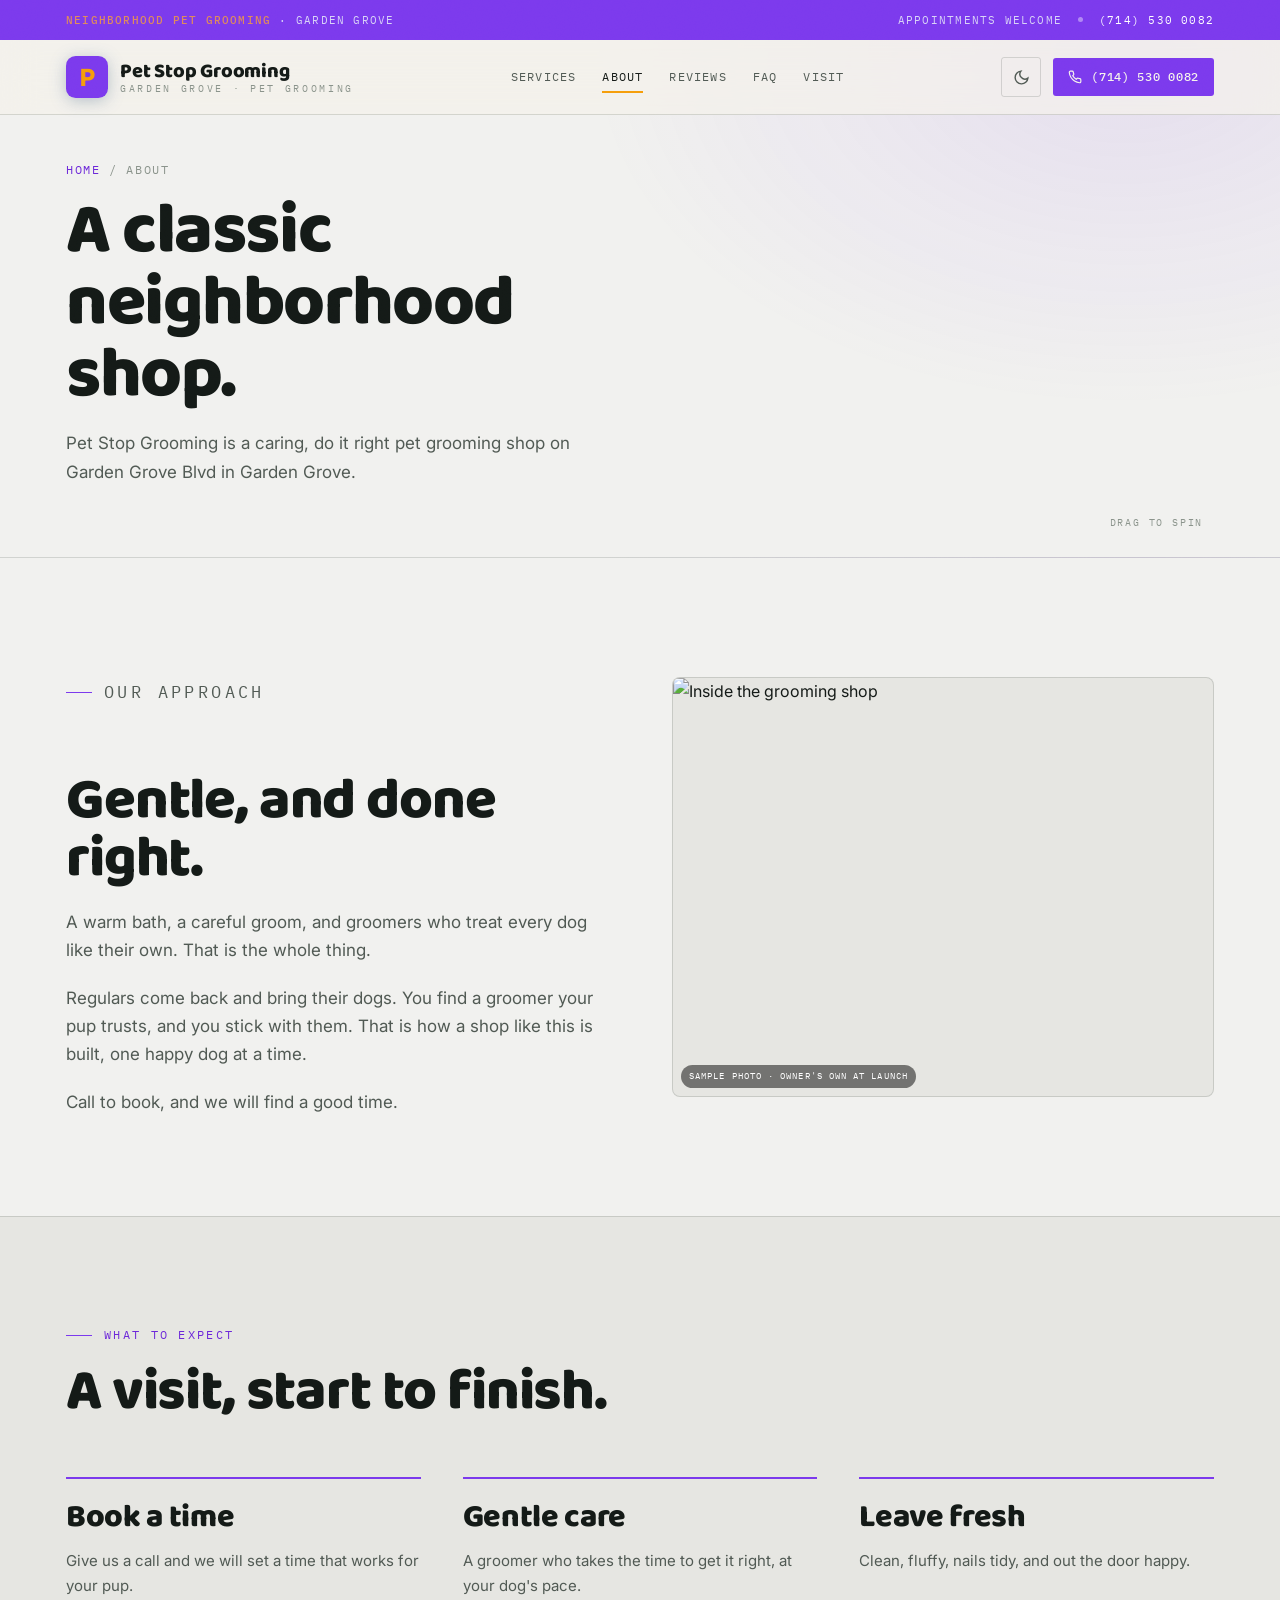
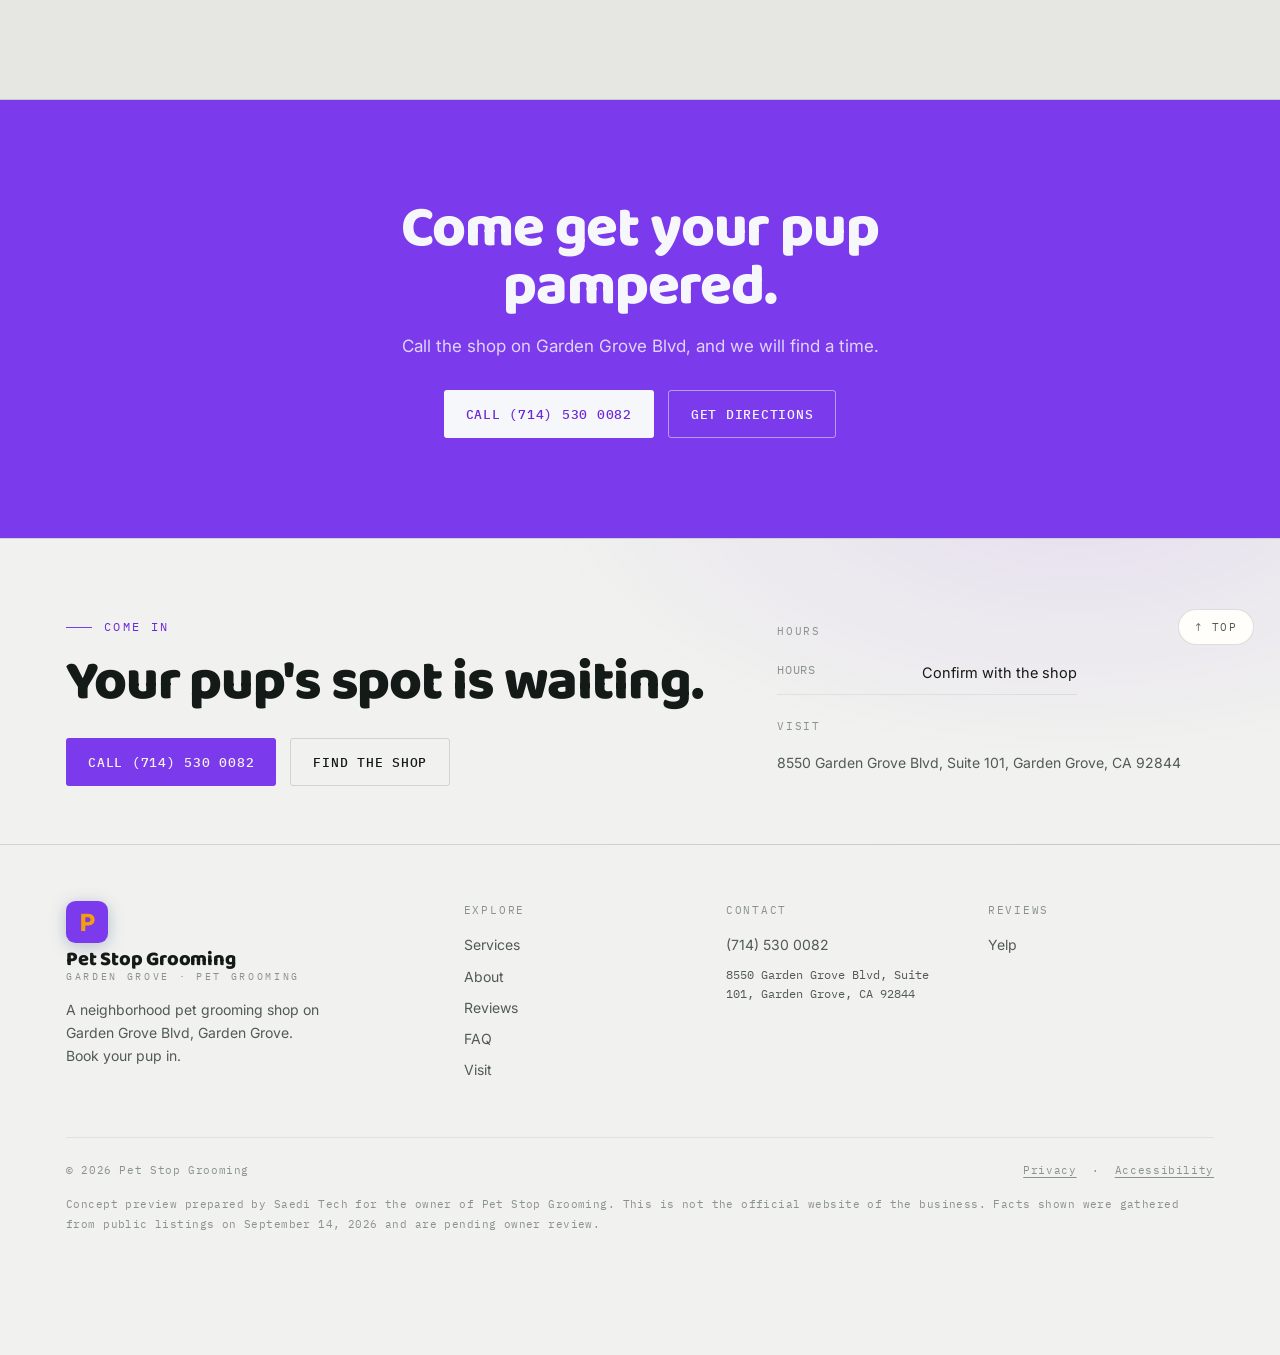
==== about.html @ 41bbb823 "Pet Stop Grooming concept preview Co-Authored-By: Claude Opus 4.8 <noreply@anthropic.com>" ====
<!doctype html>
<html lang="en">
<head>
<meta charset="utf-8" />
<meta name="viewport" content="width=device-width, initial-scale=1" />
<meta name="robots" content="noindex, nofollow" />
<title>About · Pet Stop Grooming</title>
<meta name="description" content="About Pet Stop Grooming, a neighborhood pet grooming shop in Garden Grove. Book your pup in." />
<meta property="og:title" content="About · Pet Stop Grooming" /><meta property="og:type" content="website" />
<link rel="icon" href="data:image/svg+xml,%3Csvg xmlns='http://www.w3.org/2000/svg' viewBox='0 0 32 32'%3E%3Ccircle cx='16' cy='16' r='15' fill='%237c3aed'/%3E%3Cellipse cx='16' cy='20' rx='5.4' ry='4.2' fill='%23fef6ee'/%3E%3Ccircle cx='9.6' cy='13.5' r='2.3' fill='%23fef6ee'/%3E%3Ccircle cx='13.8' cy='10.4' r='2.3' fill='%23fef6ee'/%3E%3Ccircle cx='18.2' cy='10.4' r='2.3' fill='%23fef6ee'/%3E%3Ccircle cx='22.4' cy='13.5' r='2.3' fill='%23fef6ee'/%3E%3C/svg%3E">
<link rel="preconnect" href="https://fonts.googleapis.com"><link rel="preconnect" href="https://fonts.gstatic.com" crossorigin>
<link href="https://fonts.googleapis.com/css2?family=Baloo+2:wght@500;600;700;800&family=Inter:wght@400;500;600&family=IBM+Plex+Mono:wght@400;500&display=swap" rel="stylesheet">
<link rel="stylesheet" href="assets/site.css">
<script type="importmap">{ "imports": { "three": "https://unpkg.com/three@0.160.0/build/three.module.js", "three/": "https://unpkg.com/three@0.160.0/" } }</script>

</head>
<body>
<a class="skip" href="#main">Skip to content</a>
<header class="sitehead" id="sitehead"><div class="topbar"><div class="wrap tbin"><span class="tb-l"><b>Neighborhood pet grooming</b> · Garden Grove</span><span class="tb-r"><span>Appointments welcome</span><span class="dot2"></span><a href="tel:+17145300082">(714) 530 0082</a></span></div></div>
<nav class="top" aria-label="Main">
  <div class="wrap navin">
    <a class="logo" href="index.html" aria-label="Pet Stop Grooming, home"><svg class="emblem" viewBox="0 0 48 48" aria-hidden="true"><rect width="48" height="48" rx="11" fill="var(--indigo)"/><text x="24" y="34" font-size="27" text-anchor="middle" fill="var(--shu)" font-family="Baloo 2,sans-serif" font-weight="800">P</text></svg><span class="wm"><span class="n">Pet Stop Grooming</span><span class="s">Garden Grove · Pet Grooming</span></span></a>
    <div class="navlinks"><a href="services.html">Services</a><a href="about.html" aria-current="page">About</a><a href="reviews.html">Reviews</a><a href="faq.html">FAQ</a><a href="visit.html">Visit</a></div>
    <div class="navright">
      <button class="tgl" id="themeTgl" aria-label="Switch between day and night theme" aria-pressed="false"><svg id="icMoon" viewBox="0 0 24 24" fill="none" stroke="currentColor" stroke-width="2" stroke-linecap="round"><path d="M21 12.8A9 9 0 1 1 11.2 3a7 7 0 0 0 9.8 9.8z"/></svg><svg id="icSun" viewBox="0 0 24 24" fill="none" stroke="currentColor" stroke-width="2" stroke-linecap="round" style="display:none"><circle cx="12" cy="12" r="4"/><path d="M12 2v2M12 20v2M4.9 4.9l1.4 1.4M17.7 17.7l1.4 1.4M2 12h2M20 12h2M4.9 19.1l1.4-1.4M17.7 6.3l1.4-1.4"/></svg></button>
      <a class="btn btn-fill btn-sm" href="tel:+17145300082"><svg width="14" height="14" viewBox="0 0 24 24" fill="none" stroke="currentColor" stroke-width="2" stroke-linecap="round" aria-hidden="true"><path d="M22 16.9v3a2 2 0 0 1-2.2 2 19.8 19.8 0 0 1-8.6-3 19.5 19.5 0 0 1-6-6 19.8 19.8 0 0 1-3-8.7A2 2 0 0 1 4.1 2h3a2 2 0 0 1 2 1.7c.13 1 .36 1.9.7 2.8a2 2 0 0 1-.45 2.1L8.1 9.9a16 16 0 0 0 6 6l1.3-1.3a2 2 0 0 1 2.1-.45c.9.34 1.8.57 2.8.7A2 2 0 0 1 22 16.9z"/></svg><span class="lbl">(714) 530 0082</span></a>
      <button class="burger" id="burger" aria-label="Open menu"><svg viewBox="0 0 24 24" fill="none" stroke="currentColor" stroke-width="2" stroke-linecap="round"><path d="M3 6h18M3 12h18M3 18h18"/></svg></button>
    </div>
  </div>
</nav>
</header>
<div class="mmenu" id="mmenu" aria-label="Menu">
  <button class="mclose" id="mclose" aria-label="Close menu">✕</button>
  <a href="services.html">Services</a><a href="about.html" aria-current="page">About</a><a href="reviews.html">Reviews</a><a href="faq.html">FAQ</a><a href="visit.html">Visit</a><a href="tel:+17145300082">Call the shop</a>
</div>
<header class="page-hero"><canvas id="subgl" class="subcanvas" data-obj="paw" data-accent="7c3aed" aria-hidden="true"></canvas><span class="subgrab" aria-hidden="true">Drag to spin</span><div class="wrap"><p class="crumb"><a href="index.html">Home</a> / About</p><h1 class="ph">A classic neighborhood shop.</h1><p class="pl">Pet Stop Grooming is a caring, do it right pet grooming shop on Garden Grove Blvd in Garden Grove.</p></div></header><main id="main">
<section><div class="wrap abgrid">
  <div class="prose"><p class="kick up">Our approach</p><h2 class="up">Gentle, and done right.</h2><p class="up">A warm bath, a careful groom, and groomers who treat every dog like their own. That is the whole thing.</p><p class="up">Regulars come back and bring their dogs. You find a groomer your pup trusts, and you stick with them. That is how a shop like this is built, one happy dog at a time.</p><p class="up">Call to book, and we will find a good time.</p></div>
  <div class="imgfill up tall" role="img" aria-label="Inside the shop"><img src="https://images.unsplash.com/photo-1648221122323-572c13a31663?w=1100&q=74&auto=format&fit=crop" alt="Inside the grooming shop" loading="lazy"><span class="stamp">Sample photo · owner's own at launch</span></div>
</div></section>
<section class="band"><div class="wrap"><p class="kick up">What to expect</p><h2 class="up">A visit, start to finish.</h2><div class="whygrid"><div class="why up"><div class="big">Book a time</div><p>Give us a call and we will set a time that works for your pup.</p></div><div class="why up"><div class="big">Gentle care</div><p>A groomer who takes the time to get it right, at your dog's pace.</p></div><div class="why up"><div class="big">Leave fresh</div><p>Clean, fluffy, nails tidy, and out the door happy.</p></div></div></div></section>
<section class="ctaband"><div class="wrap"><h2 class="up">Come get your pup pampered.</h2><p class="up">Call the shop on Garden Grove Blvd, and we will find a time.</p><div class="cta up"><a class="btn btn-fill" href="tel:+17145300082">Call (714) 530 0082</a><a class="btn btn-line" href="visit.html">Get directions</a></div></div></section>
</main><script type="module" src="assets/subhero3d-generic.js"></script><footer>
  <button class="backtop" id="backtop" aria-label="Back to top">↑ Top</button>
  <div class="foot-hero"><div class="wrap"><div class="foot-top">
    <div class="foot-cta"><p class="kick">Come in</p><h2>Your pup's spot is waiting.</h2><div class="cta"><a class="btn btn-fill" href="tel:+17145300082">Call (714) 530 0082</a><a class="btn btn-line" href="visit.html">Find the shop</a></div></div>
    <div class="foot-hours"><p class="ft">Hours</p><div class="hrow"><span>Hours</span><span>Confirm with the shop</span></div><p class="ft" style="margin-top:22px">Visit</p><p class="addr">8550 Garden Grove Blvd, Suite 101, Garden Grove, CA 92844</p></div>
  </div></div></div>
  <div class="wrap foot-main">
    <div class="fgrid">
      <div class="fbrand"><a class="logo" href="index.html" aria-label="Pet Stop Grooming, home"><svg class="emblem" viewBox="0 0 48 48" aria-hidden="true"><rect width="48" height="48" rx="11" fill="var(--indigo)"/><text x="24" y="34" font-size="27" text-anchor="middle" fill="var(--shu)" font-family="Baloo 2,sans-serif" font-weight="800">P</text></svg><span class="wm"><span class="n">Pet Stop Grooming</span><span class="s">Garden Grove · Pet Grooming</span></span></a><p>A neighborhood pet grooming shop on Garden Grove Blvd, Garden Grove. Book your pup in.</p></div>
      <div class="fcol"><p class="ft">Explore</p><a href="services.html">Services</a><a href="about.html">About</a><a href="reviews.html">Reviews</a><a href="faq.html">FAQ</a><a href="visit.html">Visit</a></div>
      <div class="fcol"><p class="ft">Contact</p><a href="tel:+17145300082">(714) 530 0082</a><p class="mono" style="font-size:12px">8550 Garden Grove Blvd, Suite 101, Garden Grove, CA 92844</p></div>
      <div class="fcol"><p class="ft">Reviews</p><a href="https://www.yelp.com/biz/pet-stop-grooming-garden-grove" target="_blank" rel="noopener">Yelp</a></div>
    </div>
    <div class="legal"><span>© 2026 Pet Stop Grooming</span><span><a href="privacy.html">Privacy</a> &nbsp;·&nbsp; <a href="accessibility.html">Accessibility</a></span></div>
    <p class="preview-note">Concept preview prepared by Saedi Tech for the owner of Pet Stop Grooming. This is not the official website of the business. Facts shown were gathered from public listings on September 14, 2026 and are pending owner review.</p>
  </div>
</footer>
<div class="callbar" role="navigation" aria-label="Quick actions">
  <a class="c1" href="tel:+17145300082"><svg width="14" height="14" viewBox="0 0 24 24" fill="none" stroke="currentColor" stroke-width="2" stroke-linecap="round" aria-hidden="true"><path d="M22 16.9v3a2 2 0 0 1-2.2 2 19.8 19.8 0 0 1-8.6-3 19.5 19.5 0 0 1-6-6 19.8 19.8 0 0 1-3-8.7A2 2 0 0 1 4.1 2h3a2 2 0 0 1 2 1.7c.13 1 .36 1.9.7 2.8a2 2 0 0 1-.45 2.1L8.1 9.9a16 16 0 0 0 6 6l1.3-1.3a2 2 0 0 1 2.1-.45c.9.34 1.8.57 2.8.7A2 2 0 0 1 22 16.9z"/></svg>Call the shop</a>
  <a class="c2" href="visit.html">Directions</a>
</div>
<script src="assets/app.js" defer></script>
</body>
</html>
---- assets/site.css ----
/* Pet Stop Grooming grooming concept preview by Saedi Tech */
:root{
  --bg:#f1f1ef; --bg2:#e6e6e2; --card:#fffefb; --card2:#f2f2ee;
  --line:rgba(20,30,26,.14); --line2:rgba(20,30,26,.07);
  --text:#141a17; --muted:#515a54; --faint:#8a938b;
  --indigo:#7c3aed; --indigo-2:#8b5cf6; --indigo-tx:#6d28d9; --indigo-soft:rgba(124,58,237,.1);
  --shu:#f59e0b; --shu-tx:#b45309; --gold:#f59e0b;
  --nav-bg:rgba(244,241,234,.72); --chip-bg:rgba(255,255,255,.6); --btn-tx:#f6f4ec;
  --hero-a:rgba(124,58,237,.14); --hero-b:rgba(245,158,11,.1); --grain:.035;
  --map-filter:saturate(.9) contrast(1.02); --ease:cubic-bezier(.16,1,.3,1);
}
:root[data-theme="night"]{
  --bg:#0c0f16; --bg2:#10141d; --card:#131824; --card2:#101521;
  --line:rgba(225,235,228,.12); --line2:rgba(225,235,228,.06);
  --text:#e9f0eb; --muted:#a4b0a8; --faint:#6e7a72;
  --indigo:#a78bfa; --indigo-2:#c4b5fd; --indigo-tx:#c4b5fd; --indigo-soft:rgba(167,139,250,.14);
  --shu:#fbbf24; --shu-tx:#fcd34d; --gold:#fbbf24;
  --nav-bg:rgba(8,11,16,.66); --chip-bg:rgba(16,21,29,.5); --btn-tx:#0b1310;
  --hero-a:rgba(167,139,250,.2); --hero-b:rgba(251,191,36,.14); --grain:.06;
  --map-filter:grayscale(1) invert(.92) contrast(.9) hue-rotate(180deg);
}
*{margin:0;padding:0;box-sizing:border-box}
html{scroll-behavior:smooth}
@media (prefers-reduced-motion:reduce){html{scroll-behavior:auto}}
body{background:var(--bg);color:var(--text);font-family:'Inter',system-ui,sans-serif;font-size:16px;line-height:1.65;-webkit-font-smoothing:antialiased;transition:background .5s,color .5s;overflow-x:hidden}
::selection{background:var(--indigo);color:var(--btn-tx)}
img,svg{max-width:100%}a{color:inherit}
.jp{font-family:'Noto Sans JP','Inter',sans-serif}
.mono{font-family:'IBM Plex Mono',monospace}
.wrap{max-width:1200px;margin:0 auto;padding:0 26px}
.narrow{max-width:900px}
.skip{position:absolute;left:-9999px;top:0;background:var(--indigo);color:var(--btn-tx);padding:10px 18px;z-index:200;font-weight:600}
.skip:focus{left:12px;top:12px}
:focus-visible{outline:2px solid var(--indigo);outline-offset:3px;border-radius:2px}
body::after{content:"";position:fixed;inset:0;z-index:300;pointer-events:none;opacity:var(--grain);mix-blend-mode:overlay;background-image:url("data:image/svg+xml,%3Csvg xmlns='http://www.w3.org/2000/svg' width='120' height='120'%3E%3Cfilter id='n'%3E%3CfeTurbulence type='fractalNoise' baseFrequency='.85' numOctaves='2'/%3E%3C/filter%3E%3Crect width='100%25' height='100%25' filter='url(%23n)'/%3E%3C/svg%3E")}

/* logo */
.logo{display:flex;align-items:center;gap:12px;text-decoration:none}
.logo .emblem{width:42px;height:42px;flex:none;filter:drop-shadow(0 3px 8px rgba(23,63,115,.28))}
.logo .wm{display:flex;flex-direction:column;line-height:1}
.logo .wm .n{font-family:'Baloo 2',sans-serif;font-weight:800;font-size:20px;letter-spacing:-.01em;color:var(--text)}
.logo .wm .s{font-family:'IBM Plex Mono',monospace;font-size:9.5px;letter-spacing:.28em;text-transform:uppercase;color:var(--faint);margin-top:3px}
.logo .wm .s b{color:var(--shu-tx);font-weight:500}

/* header (top bar + nav) */
.sitehead{position:fixed;top:0;left:0;right:0;z-index:100}
.topbar{background:var(--indigo);color:#eaf0f8;height:40px;overflow:hidden;transition:height .35s var(--ease),opacity .3s}
.topbar .tbin{display:flex;align-items:center;justify-content:space-between;height:40px;font-family:'IBM Plex Mono',monospace;font-size:11px;letter-spacing:.11em;text-transform:uppercase}
.topbar .tb-l{color:rgba(234,240,248,.85)}.topbar .tb-l b{color:#e08a5c;font-weight:500}
.topbar .tb-r{display:flex;align-items:center;gap:16px;color:rgba(234,240,248,.85)}
.topbar .tb-r a{color:#fff;text-decoration:none}.topbar .tb-r a:hover{color:#e08a5c}
.topbar .dot2{width:5px;height:5px;border-radius:50%;background:rgba(255,255,255,.4)}
nav.top{position:relative;background:var(--nav-bg);backdrop-filter:blur(18px) saturate(1.4);-webkit-backdrop-filter:blur(18px) saturate(1.4);border-bottom:1px solid var(--line);transition:box-shadow .35s,background .35s}
.sitehead.scrolled .topbar{height:0;opacity:0}
.sitehead.scrolled nav.top{box-shadow:0 12px 34px -18px rgba(8,11,16,.5)}
.navin{display:flex;align-items:center;justify-content:space-between;height:74px;gap:18px}
@media (max-width:768px){.topbar{display:none}}
.navlinks{display:flex;gap:26px;align-items:center}
.navlinks a{font-family:'IBM Plex Mono',monospace;font-size:12px;letter-spacing:.1em;text-transform:uppercase;text-decoration:none;color:var(--muted);transition:color .25s;position:relative}
.navlinks a[aria-current="page"]{color:var(--text)}
.navlinks a::after{content:"";position:absolute;left:0;bottom:-6px;width:0;height:1.5px;background:var(--shu);transition:width .3s var(--ease)}
.navlinks a:hover::after,.navlinks a[aria-current="page"]::after{width:100%}
.navlinks a:hover{color:var(--text)}
.navright{display:flex;align-items:center;gap:12px}
.btn{display:inline-flex;align-items:center;justify-content:center;gap:9px;font-family:'IBM Plex Mono',monospace;font-size:12.5px;letter-spacing:.06em;text-transform:uppercase;font-weight:500;padding:13px 22px;border-radius:3px;text-decoration:none;border:none;cursor:pointer;transition:transform .35s var(--ease),box-shadow .35s,background .35s,color .35s}
.btn-fill{background:var(--indigo);color:var(--btn-tx)}
.btn-fill:hover{transform:translateY(-2px);box-shadow:0 14px 38px -12px var(--indigo)}
.btn-line{background:transparent;color:var(--text);border:1px solid var(--line)}
.btn-line:hover{border-color:var(--indigo);color:var(--indigo-tx)}
.btn-sm{padding:10px 15px;font-size:11.5px}
.tgl,.burger{width:40px;height:40px;border-radius:3px;border:1px solid var(--line);background:transparent;color:var(--muted);display:grid;place-items:center;cursor:pointer;transition:color .3s,border-color .3s}
.tgl:hover,.burger:hover{color:var(--indigo-tx);border-color:var(--indigo)}
.tgl svg{width:17px;height:17px}.burger{display:none}.burger svg{width:20px;height:20px}
@media (max-width:940px){.navlinks{display:none}.burger{display:grid}}
@media (max-width:560px){.logo .wm .s{display:none}.navright .btn span.lbl{display:none}}
/* mobile menu */
.mmenu{position:fixed;inset:0;z-index:150;background:var(--bg);transform:translateY(-100%);visibility:hidden;opacity:0;transition:transform .45s var(--ease),opacity .35s,visibility .35s;display:flex;flex-direction:column;padding:96px 26px 40px;overflow-y:auto}
.mmenu.open{transform:none;visibility:visible;opacity:1}
.mmenu a{font-family:'Baloo 2',sans-serif;font-weight:700;font-size:30px;text-decoration:none;color:var(--text);padding:16px 0;border-bottom:1px solid var(--line)}
.mmenu a:hover{color:var(--indigo-tx)}
.mclose{position:absolute;top:22px;right:22px;width:40px;height:40px;border:1px solid var(--line);border-radius:3px;background:transparent;color:var(--text);cursor:pointer;font-size:20px}

/* generic hero for home */
header.hero{position:relative;min-height:100svh;overflow:hidden}
.sticky{position:relative;min-height:100svh;overflow:hidden;display:flex;align-items:center;padding:90px 0 44px}
/* scroll-driven exploded 3D hero */
header.hero.scroll3d{height:340vh;min-height:0}
header.hero.scroll3d .sticky{position:sticky;top:0;height:100svh;min-height:0;padding:0}
.callouts{position:absolute;z-index:2;top:50%;left:26px;transform:translateY(-50%);max-width:360px;opacity:0;pointer-events:none;will-change:opacity}
.callouts h3{font-family:'Baloo 2',sans-serif;font-weight:800;font-size:clamp(26px,3.2vw,40px);letter-spacing:-.02em;line-height:1.02;margin-bottom:18px}
.callout{display:flex;gap:14px;align-items:flex-start;padding:12px 0;border-top:1px solid var(--line)}
.callout .cn{font-family:'IBM Plex Mono',monospace;font-size:11px;color:var(--shu-tx);letter-spacing:.1em;padding-top:3px;min-width:24px}
.callout .cx b{font-family:'Baloo 2',sans-serif;font-weight:700;font-size:16px;display:block;margin-bottom:2px}
.callout .cx span{font-size:13px;color:var(--muted)}
.hprog{position:absolute;left:0;right:0;bottom:0;height:2px;background:var(--line2);z-index:5}
.hprog i{display:block;height:100%;width:0;background:linear-gradient(90deg,var(--indigo),var(--shu))}
@media (max-width:940px){header.hero.scroll3d{height:280vh}header.hero.scroll3d .sticky{align-items:flex-start}.hero-copy{padding-top:100px}.callouts{left:26px;right:26px;max-width:none;top:40%}}
@media (prefers-reduced-motion:reduce){header.hero.scroll3d{height:auto;min-height:100svh}header.hero.scroll3d .sticky{position:relative}.callouts{display:none}.hprog{display:none}}
.hero-bg{position:absolute;inset:0;z-index:0;background:radial-gradient(60% 55% at 74% 38%,var(--hero-a),transparent 70%),radial-gradient(50% 45% at 12% 92%,var(--hero-b),transparent 70%),var(--bg)}
#gl{position:absolute;inset:0;z-index:1;width:100%;height:100%;display:block;touch-action:pan-y;cursor:grab}#gl:active{cursor:grabbing}
.hero-fb{position:absolute;z-index:1;right:6%;top:50%;transform:translateY(-50%);width:min(42vw,460px);aspect-ratio:1;border-radius:50%;background:radial-gradient(circle at 40% 35%,#2b3a52,#0c1119 70%);box-shadow:0 40px 120px -30px rgba(23,63,115,.6);display:none}
.herogrid{position:relative;z-index:2;width:100%}
.hero-copy{max-width:600px}
.tag{display:inline-flex;align-items:center;gap:12px;font-family:'IBM Plex Mono',monospace;font-size:11.5px;letter-spacing:.22em;text-transform:uppercase;color:var(--indigo-tx);margin-bottom:26px;padding:8px 14px;border:1px solid var(--line);border-radius:40px;background:var(--chip-bg);backdrop-filter:blur(6px)}
.tag .dot{width:7px;height:7px;border-radius:50%;background:var(--shu);box-shadow:0 0 0 4px rgba(201,75,46,.18)}
h1{font-family:'Baloo 2',sans-serif;font-weight:800;font-size:clamp(46px,7vw,92px);line-height:.98;letter-spacing:-.025em;color:var(--text)}
h1 .in{background:linear-gradient(120deg,var(--indigo-2),var(--shu));-webkit-background-clip:text;background-clip:text;color:transparent}
.hero p.lede{font-size:clamp(16px,1.5vw,19px);color:var(--muted);max-width:500px;margin:26px 0 34px}
.cta{display:flex;gap:14px;flex-wrap:wrap}
.chips{display:flex;gap:8px;flex-wrap:wrap;margin-top:34px}
.chip{font-family:'IBM Plex Mono',monospace;font-size:11px;letter-spacing:.06em;text-transform:uppercase;color:var(--muted);border:1px solid var(--line);background:var(--chip-bg);border-radius:40px;padding:8px 14px;backdrop-filter:blur(6px)}
.badge3d{position:absolute;right:6%;bottom:12%;z-index:3;background:var(--card);border:1px solid var(--line);border-radius:6px;padding:14px 18px;box-shadow:0 20px 50px -24px rgba(18,22,28,.4);display:flex;align-items:center;gap:14px}
.badge3d .rt{font-family:'Baloo 2',sans-serif;font-weight:800;font-size:26px;line-height:1}
.badge3d .rl{font-family:'IBM Plex Mono',monospace;font-size:10px;letter-spacing:.12em;text-transform:uppercase;color:var(--faint)}
.badge3d .star{color:var(--shu)}
.grab{position:absolute;z-index:4;right:6%;top:15%;display:flex;align-items:center;gap:8px;font-family:'IBM Plex Mono',monospace;font-size:10px;letter-spacing:.18em;text-transform:uppercase;color:var(--faint)}
.cue{position:absolute;bottom:34px;left:50%;transform:translateX(-50%);z-index:4;display:flex;flex-direction:column;align-items:center;gap:8px;color:var(--faint);font-family:'IBM Plex Mono',monospace;font-size:10px;letter-spacing:.22em;text-transform:uppercase}
.cue .bar{width:1px;height:34px;background:linear-gradient(var(--faint),transparent);animation:drop 2.4s var(--ease) infinite}
@keyframes drop{0%{transform:scaleY(0);transform-origin:top}45%{transform:scaleY(1);transform-origin:top}55%{transform:scaleY(1);transform-origin:bottom}100%{transform:scaleY(0);transform-origin:bottom}}
@media (prefers-reduced-motion:reduce){.cue .bar{animation:none}.grab{display:none}}
@media (max-width:940px){.hero-copy{max-width:none}.badge3d{right:auto;left:26px;bottom:8%}.grab{top:9%;right:26px}}

/* subpage banner */
.page-hero{position:relative;padding:150px 0 60px;min-height:62vh;display:flex;align-items:center;border-bottom:1px solid var(--line);background:radial-gradient(60% 90% at 88% 10%,var(--indigo-soft),transparent 70%),var(--bg);overflow:hidden}
.page-hero .wrap{position:relative;z-index:2;width:100%}
.subcanvas{position:absolute;right:-4%;top:0;bottom:0;width:52%;z-index:1;display:block;touch-action:pan-y;cursor:grab}
.subcanvas:active{cursor:grabbing}
.subgrab{position:absolute;right:6%;bottom:26px;z-index:3;display:flex;align-items:center;gap:8px;font-family:'IBM Plex Mono',monospace;font-size:10px;letter-spacing:.18em;text-transform:uppercase;color:var(--faint)}
.crumb{font-family:'IBM Plex Mono',monospace;font-size:11.5px;letter-spacing:.14em;text-transform:uppercase;color:var(--faint);margin-bottom:16px}
.crumb a{color:var(--indigo-tx);text-decoration:none}
.page-hero h1.ph{font-family:'Baloo 2',sans-serif;font-weight:800;font-size:clamp(38px,5.6vw,72px);line-height:1;letter-spacing:-.02em;max-width:620px}
.page-hero p.pl{color:var(--muted);max-width:540px;margin-top:18px;font-size:17px}
@media (max-width:820px){.subcanvas{opacity:.42;width:74%;right:-10%}.page-hero{min-height:auto}}

/* marquee */
.marquee{overflow:hidden;border-top:1px solid var(--line);border-bottom:1px solid var(--line);background:var(--indigo);padding:16px 0}
.mrow{display:flex;gap:44px;white-space:nowrap;width:max-content;animation:slide 32s linear infinite;font-family:'Baloo 2',sans-serif;font-weight:700;font-size:19px;letter-spacing:.02em;color:rgba(247,244,236,.9);align-items:center}
.mrow span{display:inline-flex;align-items:center;gap:44px}
.mrow .d{width:7px;height:7px;border-radius:50%;background:var(--shu)}
@keyframes slide{to{transform:translateX(-50%)}}
@media (prefers-reduced-motion:reduce){.mrow{animation:none}}

/* strip */
.strip{border-bottom:1px solid var(--line);background:var(--bg2)}
.stripin{display:grid;grid-template-columns:repeat(4,1fr)}
.stat{padding:28px 24px;border-left:1px solid var(--line)}.stat:first-child{border-left:none}.stat a{text-decoration:none}
.stat .v{font-family:'Baloo 2',sans-serif;font-weight:800;font-size:27px;letter-spacing:-.01em}
.stat .v .star{color:var(--shu)}
.stat .l{font-family:'IBM Plex Mono',monospace;font-size:10.5px;letter-spacing:.14em;text-transform:uppercase;color:var(--faint);margin-top:6px}
.stat a:hover .v{color:var(--indigo-tx)}
@media (max-width:820px){.stripin{grid-template-columns:1fr 1fr}.stat:nth-child(3){border-left:none}.stat{padding:22px 20px}.stat .v{font-size:22px}}

section{padding:100px 0;scroll-margin-top:74px;position:relative}
.kick{font-family:'IBM Plex Mono',monospace;font-size:11.5px;letter-spacing:.2em;text-transform:uppercase;color:var(--indigo-tx);display:inline-flex;align-items:center;gap:12px;margin-bottom:18px}
.kick::before{content:"";width:26px;height:1px;background:var(--indigo)}
.kick .jp{color:var(--shu-tx);letter-spacing:.1em}
h2{font-family:'Baloo 2',sans-serif;font-weight:800;font-size:clamp(32px,4.6vw,58px);line-height:1.0;letter-spacing:-.02em;max-width:680px}
h3.blk{font-family:'Baloo 2',sans-serif;font-weight:700;font-size:24px;letter-spacing:-.01em}
.sub{color:var(--muted);max-width:600px;margin-top:18px;font-size:17px}

/* services grid */
.svcgrid{display:grid;grid-template-columns:repeat(3,1fr);gap:1px;background:var(--line);border:1px solid var(--line);border-radius:8px;overflow:hidden;margin-top:52px}
.svc{background:var(--card);padding:34px 30px 36px;position:relative;transition:background .4s;text-decoration:none;color:inherit;display:block}
.svc:hover{background:var(--card2)}
.svc .no{font-family:'IBM Plex Mono',monospace;font-size:10.5px;letter-spacing:.16em;color:var(--faint)}
.svc .ic{width:48px;height:48px;margin:20px 0;color:var(--indigo);transition:transform .5s var(--ease)}
.svc:hover .ic{transform:translateY(-4px) scale(1.06)}
.svc h3{font-family:'Baloo 2',sans-serif;font-weight:700;font-size:21px;letter-spacing:-.01em;margin-bottom:10px}
.svc p{font-size:14.5px;color:var(--muted)}
.svc .more{font-family:'IBM Plex Mono',monospace;font-size:11px;letter-spacing:.1em;text-transform:uppercase;color:var(--indigo-tx);margin-top:16px;display:inline-block}
@media (max-width:920px){.svcgrid{grid-template-columns:1fr 1fr}}
@media (max-width:600px){.svcgrid{grid-template-columns:1fr}}

/* two-col feature (why) */
#why,.band{background:var(--bg2);border-top:1px solid var(--line);border-bottom:1px solid var(--line)}
.whygrid{display:grid;grid-template-columns:repeat(3,1fr);gap:42px;margin-top:56px}
.why .big{font-family:'Baloo 2',sans-serif;font-weight:800;font-size:clamp(24px,2.6vw,32px);line-height:1.06;letter-spacing:-.01em;border-top:2px solid var(--indigo);padding-top:22px}
.why .big .jpb{display:block;font-family:'Noto Sans JP',sans-serif;font-weight:700;font-size:15px;color:var(--shu-tx);letter-spacing:.3em;margin-bottom:10px}
.why p{color:var(--muted);margin-top:14px;font-size:15px}
@media (max-width:820px){.whygrid{grid-template-columns:1fr;gap:32px}}

/* about + prose */
.abgrid{display:grid;grid-template-columns:1fr 1fr;gap:64px;align-items:center}
.abcopy p{color:var(--muted);margin-top:18px;font-size:17px}.abcopy p strong{color:var(--text);font-weight:600}
.prose{max-width:760px}
.prose p{color:var(--muted);font-size:17px;margin-top:20px}
.prose h2{margin-top:48px}
.prose h3{font-family:'Baloo 2',sans-serif;font-weight:700;font-size:22px;margin-top:34px}
.prose ul{margin:18px 0 0 0;list-style:none;display:grid;gap:12px}
.prose ul li{position:relative;padding-left:26px;color:var(--muted)}
.prose ul li::before{content:"";position:absolute;left:0;top:9px;width:8px;height:8px;border-radius:1px;background:var(--shu)}
.photo-slot{border:1px dashed var(--line);border-radius:8px;background:var(--card);aspect-ratio:4/3.1;display:grid;place-items:center;text-align:center;padding:30px;position:relative;overflow:hidden}
.photo-slot.tall{aspect-ratio:1/1}
.photo-slot::before{content:"";position:absolute;inset:0;background:radial-gradient(circle at 70% 20%,var(--indigo-soft),transparent 60%)}
.photo-slot .ph-ic{width:56px;height:56px;color:var(--faint);margin:0 auto 14px;position:relative}
.photo-slot .t{font-family:'IBM Plex Mono',monospace;font-size:11px;letter-spacing:.14em;text-transform:uppercase;color:var(--faint);max-width:300px;line-height:1.8;position:relative}
@media (max-width:920px){.abgrid{grid-template-columns:1fr;gap:36px}}

/* gallery grid of reserved slots */
.gal{display:grid;grid-template-columns:repeat(3,1fr);gap:16px;margin-top:52px}
.gal .photo-slot{aspect-ratio:4/3.4}
@media (max-width:820px){.gal{grid-template-columns:1fr 1fr}}
@media (max-width:520px){.gal{grid-template-columns:1fr}}

/* ===== photographic bands (licensed placeholder imagery) ===== */
.photoband{position:relative;min-height:82vh;display:flex;align-items:flex-end;overflow:hidden;border-top:1px solid var(--line);border-bottom:1px solid var(--line)}
.photoband .pbimg{position:absolute;inset:-12% 0;z-index:0;background-size:cover;background-position:center;will-change:transform}
.photoband::after{content:"";position:absolute;inset:0;z-index:1;background:linear-gradient(180deg,rgba(6,9,14,.2),rgba(6,9,14,.78)),linear-gradient(90deg,rgba(23,63,115,.5),transparent 62%)}
.photoband.right::after{background:linear-gradient(180deg,rgba(6,9,14,.2),rgba(6,9,14,.78)),linear-gradient(270deg,rgba(201,75,46,.4),transparent 62%)}
.photoband .pbin{position:relative;z-index:2;width:100%;padding:60px 0 66px;color:#f4f1ea}
.photoband .pbk{font-family:'IBM Plex Mono',monospace;font-size:11.5px;letter-spacing:.2em;text-transform:uppercase;color:#e08a5c;margin-bottom:14px;display:inline-flex;align-items:center;gap:12px}
.photoband .pbk::before{content:"";width:26px;height:1px;background:#e08a5c}
.photoband h2{color:#f7f5ef;max-width:760px}
.photoband p{color:rgba(244,241,234,.86);max-width:520px;margin-top:16px;font-size:17px}
.photoband .sampletag{position:absolute;top:26px;right:26px;z-index:2;font-family:'IBM Plex Mono',monospace;font-size:9.5px;letter-spacing:.14em;text-transform:uppercase;color:rgba(244,241,234,.72);background:rgba(0,0,0,.35);padding:6px 11px;border-radius:20px;backdrop-filter:blur(4px)}
@media (max-width:820px){.photoband{min-height:72vh}}

/* real image fills (about, gallery) */
.imgfill{border-radius:8px;overflow:hidden;position:relative;background:var(--bg2);border:1px solid var(--line)}
.imgfill img{width:100%;height:100%;object-fit:cover;display:block;transition:transform 1.2s var(--ease)}
.imgfill:hover img{transform:scale(1.05)}
.imgfill .stamp{position:absolute;bottom:8px;left:8px;font-family:'IBM Plex Mono',monospace;font-size:9px;letter-spacing:.12em;text-transform:uppercase;color:#fff;background:rgba(0,0,0,.5);padding:4px 8px;border-radius:20px;backdrop-filter:blur(3px)}
.abgrid .imgfill{aspect-ratio:4/3.1}
.gal2{display:grid;grid-template-columns:repeat(3,1fr);gap:14px;margin-top:52px}
.gal2 .imgfill{aspect-ratio:4/3.3}
.gal2 .imgfill.wide{grid-column:span 2;aspect-ratio:auto}
@media (max-width:820px){.gal2{grid-template-columns:1fr 1fr}}
@media (max-width:520px){.gal2{grid-template-columns:1fr}.gal2 .imgfill.wide{grid-column:span 1}}

/* mobile hero: clean stacked layout, 3D in its own frame (no overlap) */
@media (max-width:940px){
  header.hero.scroll3d{height:auto;min-height:auto}
  header.hero.scroll3d .sticky{position:relative;height:auto;min-height:auto;display:flex;flex-direction:column;padding:104px 0 46px;align-items:stretch}
  .hero .herogrid{order:1}
  .hero-copy{padding-top:0!important}
  #gl{position:relative;inset:auto;order:2;width:100%;height:50vh;margin-top:28px;border:1px solid var(--line);border-radius:14px;background:linear-gradient(180deg,var(--card2),var(--bg2))}
  .hero .hero-bg{display:none}
  .hero .badge3d,.hero .callouts,.hero .hprog,.hero .cue{display:none}
  .hero .grab{position:static;order:3;align-self:center;margin-top:14px;background:transparent;border:none;padding:0;color:var(--faint)}
  .hero .chip{background:var(--card);border-color:var(--line);color:var(--text)}
  .hero .tag{background:var(--card)}
}

/* reviews */
.revgrid{display:grid;grid-template-columns:1fr 1fr;gap:20px;margin-top:52px}
.rev{background:var(--card);border:1px solid var(--line);border-radius:8px;padding:34px;text-decoration:none;display:block;transition:transform .4s var(--ease),box-shadow .4s}
.rev:hover{transform:translateY(-5px);box-shadow:0 26px 60px -30px rgba(18,22,28,.4)}
.rev .plat{font-family:'IBM Plex Mono',monospace;font-size:11px;letter-spacing:.16em;text-transform:uppercase;color:var(--faint)}
.rev .score{font-family:'Baloo 2',sans-serif;font-weight:800;font-size:46px;margin:14px 0 4px;letter-spacing:-.02em}
.rev .stars{color:var(--shu);letter-spacing:3px;font-size:15px}
.rev .go{font-family:'IBM Plex Mono',monospace;font-size:12px;letter-spacing:.09em;text-transform:uppercase;color:var(--indigo-tx);margin-top:18px;display:inline-block}
.revnote{font-family:'IBM Plex Mono',monospace;font-size:11px;letter-spacing:.06em;color:var(--faint);margin-top:18px}
@media (max-width:700px){.revgrid{grid-template-columns:1fr}}

/* visit + form */
.visitgrid{display:grid;grid-template-columns:.9fr 1.1fr;gap:20px;margin-top:52px}
.vcard{background:var(--card);border:1px solid var(--line);border-radius:8px;padding:34px}
.vcard h3{font-family:'Baloo 2',sans-serif;font-weight:700;font-size:20px;margin-bottom:18px}
.vrow{display:flex;justify-content:space-between;gap:16px;padding:12px 0;border-bottom:1px solid var(--line2);font-size:14.5px}
.vrow:last-child{border-bottom:none}
.vrow .k{font-family:'IBM Plex Mono',monospace;font-size:11.5px;letter-spacing:.1em;text-transform:uppercase;color:var(--faint);padding-top:2px}
.vrow .d{text-align:right}.vrow .d a{color:var(--indigo-tx);text-decoration:none}.vrow .closed{color:var(--faint)}
.mapbox{border:1px solid var(--line);border-radius:8px;overflow:hidden;min-height:400px}
.mapbox iframe{width:100%;height:100%;min-height:400px;border:0;display:block;filter:var(--map-filter)}
.form{background:var(--card);border:1px solid var(--line);border-radius:8px;padding:36px}
.fg{margin-bottom:16px}
label{display:block;font-family:'IBM Plex Mono',monospace;font-size:11px;letter-spacing:.1em;text-transform:uppercase;color:var(--faint);margin-bottom:8px}
input,select,textarea{width:100%;background:var(--bg);border:1px solid var(--line);border-radius:3px;padding:13px 15px;color:var(--text);font-family:'Inter',sans-serif;font-size:15px;transition:border-color .3s}
input:focus,select:focus,textarea:focus{outline:none;border-color:var(--indigo)}
.row2{display:grid;grid-template-columns:1fr 1fr;gap:16px}
.hp{position:absolute;left:-9999px;width:1px;height:1px;overflow:hidden}
.sub-btn{width:100%;justify-content:center;margin-top:6px}
.formnote{font-family:'IBM Plex Mono',monospace;font-size:10.5px;letter-spacing:.05em;color:var(--faint);text-align:center;margin-top:14px}
.form-done{text-align:center;padding:36px 10px}
.form-done .ok{width:64px;height:64px;border-radius:50%;background:var(--indigo);color:var(--btn-tx);display:grid;place-items:center;margin:0 auto 20px;font-size:28px}
.form-done h3{font-family:'Baloo 2',sans-serif;font-weight:800;font-size:26px}
.form-done p{color:var(--muted);margin-top:10px;font-size:15px}
@media (max-width:920px){.visitgrid{grid-template-columns:1fr}.row2{grid-template-columns:1fr}}

/* faq */
.faq{margin-top:48px;max-width:820px}
.faq details{border-top:1px solid var(--line);padding:6px 0}
.faq details[open]{padding-bottom:8px}
.faq summary{list-style:none;cursor:pointer;padding:22px 0;font-family:'Baloo 2',sans-serif;font-weight:700;font-size:19px;display:flex;justify-content:space-between;gap:20px;align-items:center}
.faq summary::-webkit-details-marker{display:none}
.faq summary::after{content:"+";font-family:'IBM Plex Mono',monospace;color:var(--indigo-tx);font-size:22px;transition:transform .3s}
.faq details[open] summary::after{transform:rotate(45deg)}
.faq p{color:var(--muted);padding:0 0 8px;font-size:15.5px;max-width:680px}

/* cta band */
.ctaband{background:var(--indigo);color:var(--btn-tx);text-align:center}
.ctaband h2{color:#f5f7fb;margin:0 auto}
.ctaband p{color:rgba(245,247,251,.82);margin:16px auto 30px;font-size:17px;max-width:560px}
.ctaband .cta{justify-content:center}
.ctaband .btn-fill{background:#f5f7fb;color:var(--indigo-tx)}
.ctaband .btn-line{border-color:rgba(245,247,251,.5);color:#f5f7fb}
.ctaband .btn-line:hover{border-color:#f5f7fb;color:#f5f7fb}

/* footer */
footer{border-top:1px solid var(--line);padding:0 0 120px;background:var(--bg);position:relative;overflow:hidden}
.foot-hero{position:relative;padding:70px 0 58px;border-bottom:1px solid var(--line);background:radial-gradient(60% 130% at 84% -20%,var(--indigo-soft),transparent 70%)}
.foot-top{display:grid;grid-template-columns:1.5fr 1fr;gap:56px;align-items:center}
.foot-cta h2{font-family:'Baloo 2',sans-serif;font-weight:800;font-size:clamp(30px,4.4vw,58px);line-height:1;letter-spacing:-.02em}
.foot-cta .cta{margin-top:26px;display:flex;gap:14px;flex-wrap:wrap}
.foot-hours .ft{font-family:'IBM Plex Mono',monospace;font-size:11px;letter-spacing:.16em;text-transform:uppercase;color:var(--faint);margin-bottom:12px}
.hrow{display:flex;justify-content:space-between;gap:20px;padding:9px 0;border-bottom:1px solid var(--line2);font-size:14.5px;max-width:300px}
.hrow span:first-child{font-family:'IBM Plex Mono',monospace;font-size:11.5px;letter-spacing:.06em;text-transform:uppercase;color:var(--faint)}
.hrow .closed{color:var(--faint)}
.foot-hours .addr{font-size:14px;color:var(--muted);margin-top:16px}
.foot-main{padding-top:56px}
.backtop{position:absolute;right:26px;top:70px;z-index:3;display:inline-flex;align-items:center;gap:8px;font-family:'IBM Plex Mono',monospace;font-size:10.5px;letter-spacing:.14em;text-transform:uppercase;color:var(--muted);background:var(--card);border:1px solid var(--line);border-radius:40px;padding:10px 16px;cursor:pointer;text-decoration:none;transition:color .3s,border-color .3s}
.backtop:hover{color:var(--indigo-tx);border-color:var(--indigo)}
@media (max-width:820px){.foot-top{grid-template-columns:1fr;gap:30px}.foot-main{padding-top:40px}.backtop{display:none}}
.fgrid{display:grid;grid-template-columns:1.6fr 1fr 1fr 1fr;gap:36px;align-items:start}
.fbrand p{color:var(--muted);font-size:14px;margin-top:16px;max-width:260px}
.fgrid .ft{font-family:'IBM Plex Mono',monospace;font-size:11px;letter-spacing:.16em;text-transform:uppercase;color:var(--faint);margin-bottom:14px}
.fgrid a,.fcol p{font-size:14px;color:var(--muted);text-decoration:none;display:block;margin-bottom:8px}
.fgrid a:hover{color:var(--indigo-tx)}
.legal{margin-top:48px;padding-top:24px;border-top:1px solid var(--line2);display:flex;justify-content:space-between;gap:20px;flex-wrap:wrap;font-family:'IBM Plex Mono',monospace;font-size:10.5px;letter-spacing:.06em;color:var(--faint)}
.legal a{color:var(--faint);text-decoration:underline;text-underline-offset:3px}.legal a:hover{color:var(--indigo-tx)}
.preview-note{margin-top:16px;font-family:'IBM Plex Mono',monospace;font-size:10.5px;letter-spacing:.04em;color:var(--faint);line-height:1.9}
@media (max-width:820px){.fgrid{grid-template-columns:1fr 1fr;gap:30px}}
@media (max-width:520px){.fgrid{grid-template-columns:1fr}}

.callbar{position:fixed;left:0;right:0;bottom:0;z-index:120;display:none;grid-template-columns:1fr 1fr;gap:1px;background:var(--line);border-top:1px solid var(--line)}
.callbar a{display:flex;align-items:center;justify-content:center;gap:9px;padding:16px 10px;font-family:'IBM Plex Mono',monospace;font-size:12.5px;letter-spacing:.08em;text-transform:uppercase;text-decoration:none;font-weight:500}
.callbar .c1{background:var(--indigo);color:var(--btn-tx)}.callbar .c2{background:var(--card);color:var(--text)}
@media (max-width:767px){.callbar{display:grid}}

.up,.rv{opacity:0;transform:translateY(30px);transition:opacity 1s var(--ease),transform 1s var(--ease)}
.up.in,.rv.in{opacity:1;transform:none}
.rv.clip{clip-path:inset(0 0 100% 0);transform:none;transition:clip-path 1.1s var(--ease),opacity 1.1s var(--ease)}
.rv.clip.in{clip-path:inset(0 0 0 0)}
@media (prefers-reduced-motion:reduce){.up,.rv{opacity:1;transform:none;clip-path:none;transition:none}[data-parallax]{transform:none!important}}

/* count-up band */
.countband{background:var(--indigo);color:#f5f7fb;border-top:1px solid var(--line);border-bottom:1px solid var(--line)}
.countgrid{display:grid;grid-template-columns:repeat(3,1fr);gap:30px;text-align:center}
.countgrid .cnum{font-family:'Baloo 2',sans-serif;font-weight:800;font-size:clamp(44px,7vw,80px);line-height:1;letter-spacing:-.02em}
.countgrid .cnum .star{color:var(--shu)}
.countgrid .clab{font-family:'IBM Plex Mono',monospace;font-size:11px;letter-spacing:.16em;text-transform:uppercase;color:rgba(245,247,251,.72);margin-top:12px}
.countgrid .cbar{width:40px;height:2px;background:var(--shu);margin:16px auto 0}
@media (max-width:700px){.countgrid{grid-template-columns:1fr;gap:34px}}

/* cinematic garage (scroll-scrubbed) */
.garage{position:relative;height:320vh}
.garage .stage{position:sticky;top:0;height:100svh;overflow:hidden;display:flex;align-items:flex-end;background:radial-gradient(75% 75% at 50% 30%,var(--indigo-soft),transparent 72%),var(--bg2)}
.garage .gsvg{position:absolute;inset:0;z-index:1;width:100%;height:100%}
.garage .stagewrap{position:relative;z-index:2;width:100%;padding-bottom:8vh}
.garage .glabel{font-family:'IBM Plex Mono',monospace;font-size:11.5px;letter-spacing:.2em;text-transform:uppercase;color:var(--indigo-tx);margin-bottom:10px;display:flex;align-items:center;gap:12px}
.garage .glabel::before{content:"";width:26px;height:1px;background:var(--indigo)}
.garage .gsteps{display:grid;gap:10px;max-width:560px}
.garage .g-step{font-family:'Baloo 2',sans-serif;font-weight:800;font-size:clamp(24px,3.4vw,40px);line-height:1.05;letter-spacing:-.01em;opacity:.18;transition:opacity .4s}
.garage .g-step b{color:var(--shu-tx)}
.garage .g-pt{transition:opacity .4s,transform .4s;transform-origin:center;transform-box:fill-box;opacity:0}
.garage .ghint{position:absolute;top:96px;left:50%;transform:translateX(-50%);z-index:3;font-family:'IBM Plex Mono',monospace;font-size:10px;letter-spacing:.22em;text-transform:uppercase;color:var(--faint)}
@media (prefers-reduced-motion:reduce){.garage{height:auto;min-height:100svh}.garage .stage{position:relative}.garage .g-step{opacity:1}.garage .ghint{display:none}}
@media (max-width:820px){
  .garage{height:260vh}
  .garage .stage{align-items:flex-end}
  .garage .gsvg{top:8%;bottom:auto;height:52%}
  .garage .stagewrap{padding:26px 0 12vh;background:linear-gradient(transparent,var(--bg2) 22%)}
  .garage .g-step{font-size:22px}
  .garage .ghint{top:88px}
}

/* ---- 3D object showcase (shared objects3d.js) ---- */
.show3d .o3grid{display:grid;grid-template-columns:repeat(3,1fr);gap:18px;margin-top:34px}
.show3d .o3{margin:0;background:var(--card);border:1px solid var(--line);border-radius:18px;overflow:hidden;box-shadow:0 30px 60px -40px rgba(15,20,26,.5);position:relative}
.show3d .o3 canvas.obj3d{display:block;width:100%;height:300px;cursor:grab;touch-action:none;background:radial-gradient(130% 120% at 50% 12%, color-mix(in srgb,var(--indigo) 12%, transparent), transparent 68%)}
.show3d .o3 canvas.obj3d:active{cursor:grabbing}
.show3d .o3 figcaption{display:flex;align-items:center;justify-content:space-between;padding:13px 17px;font-family:'IBM Plex Mono',monospace;font-size:12px;letter-spacing:.06em;text-transform:uppercase;border-top:1px solid var(--line);color:var(--text)}
.show3d .o3 figcaption .drag{color:var(--faint);text-transform:none;letter-spacing:0;font-size:11px}
@media(max-width:820px){.show3d .o3grid{grid-template-columns:1fr;gap:14px}.show3d .o3 canvas.obj3d{height:270px}}
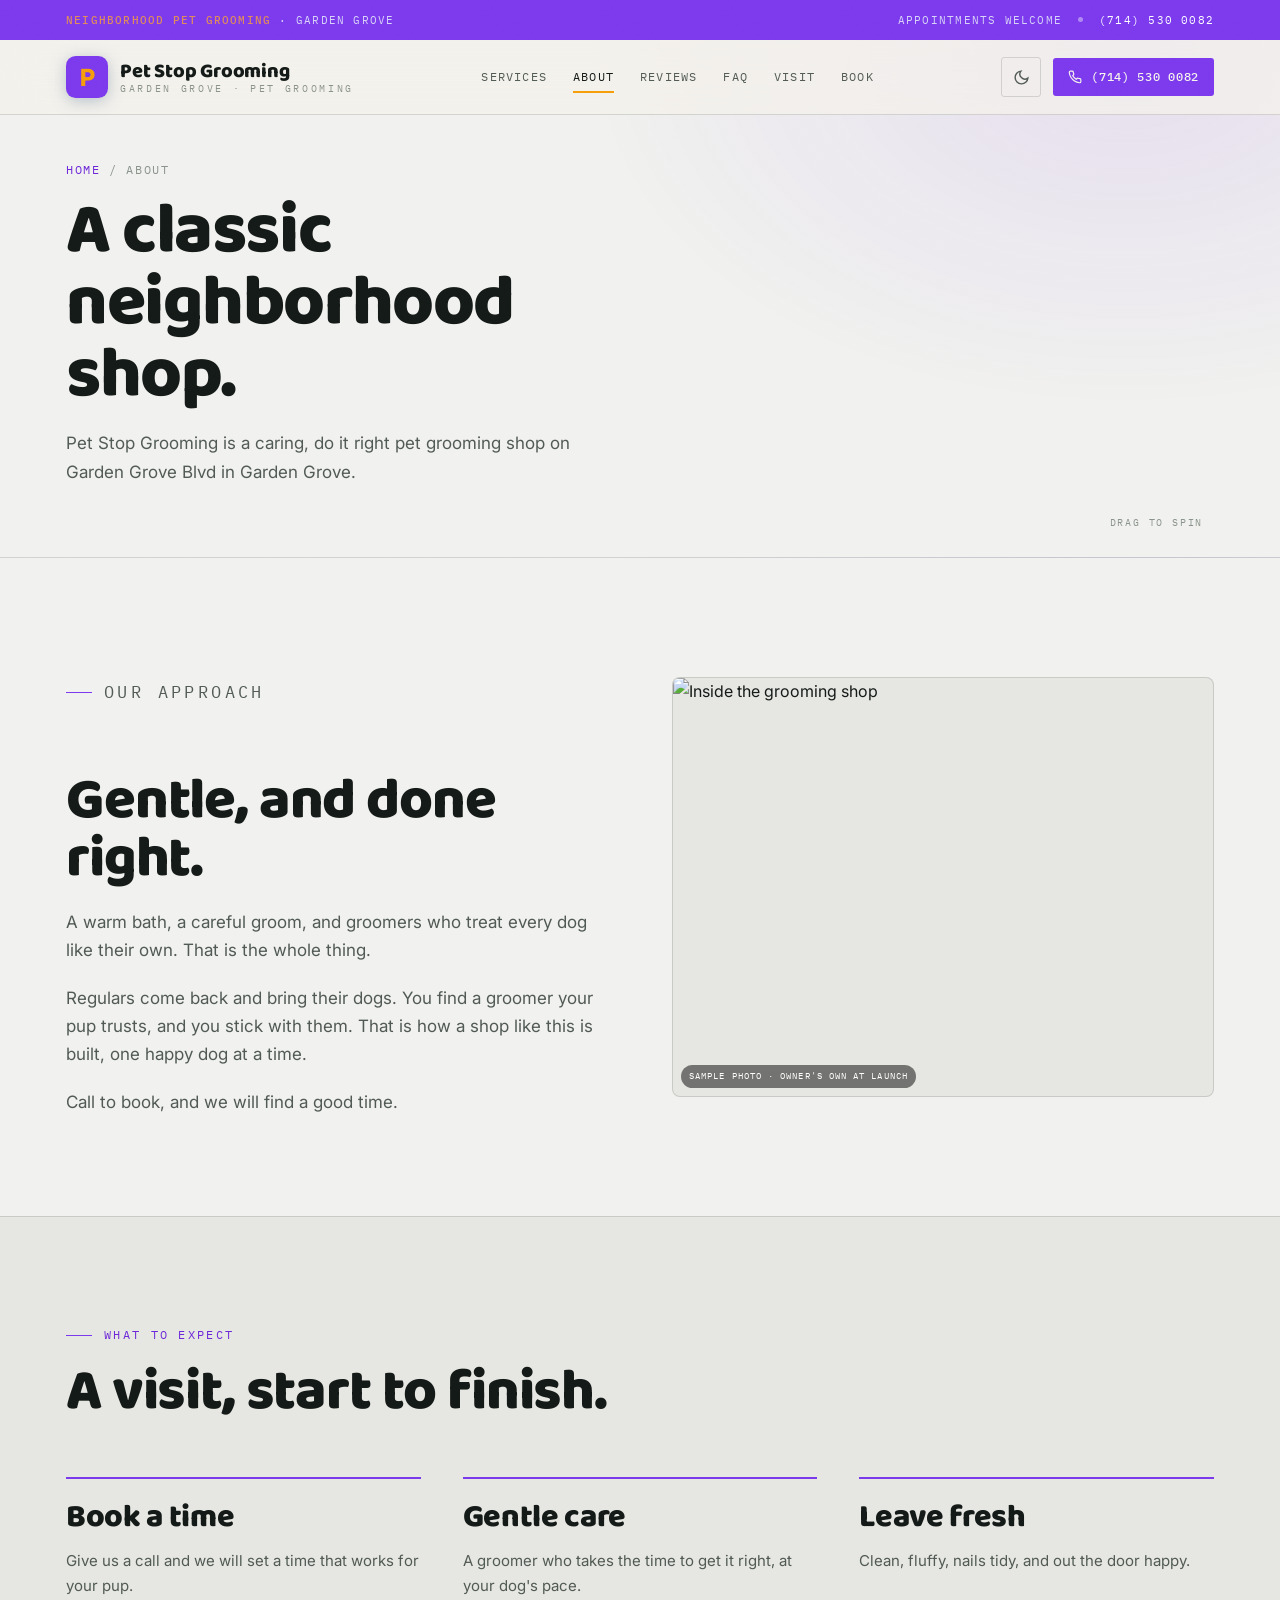
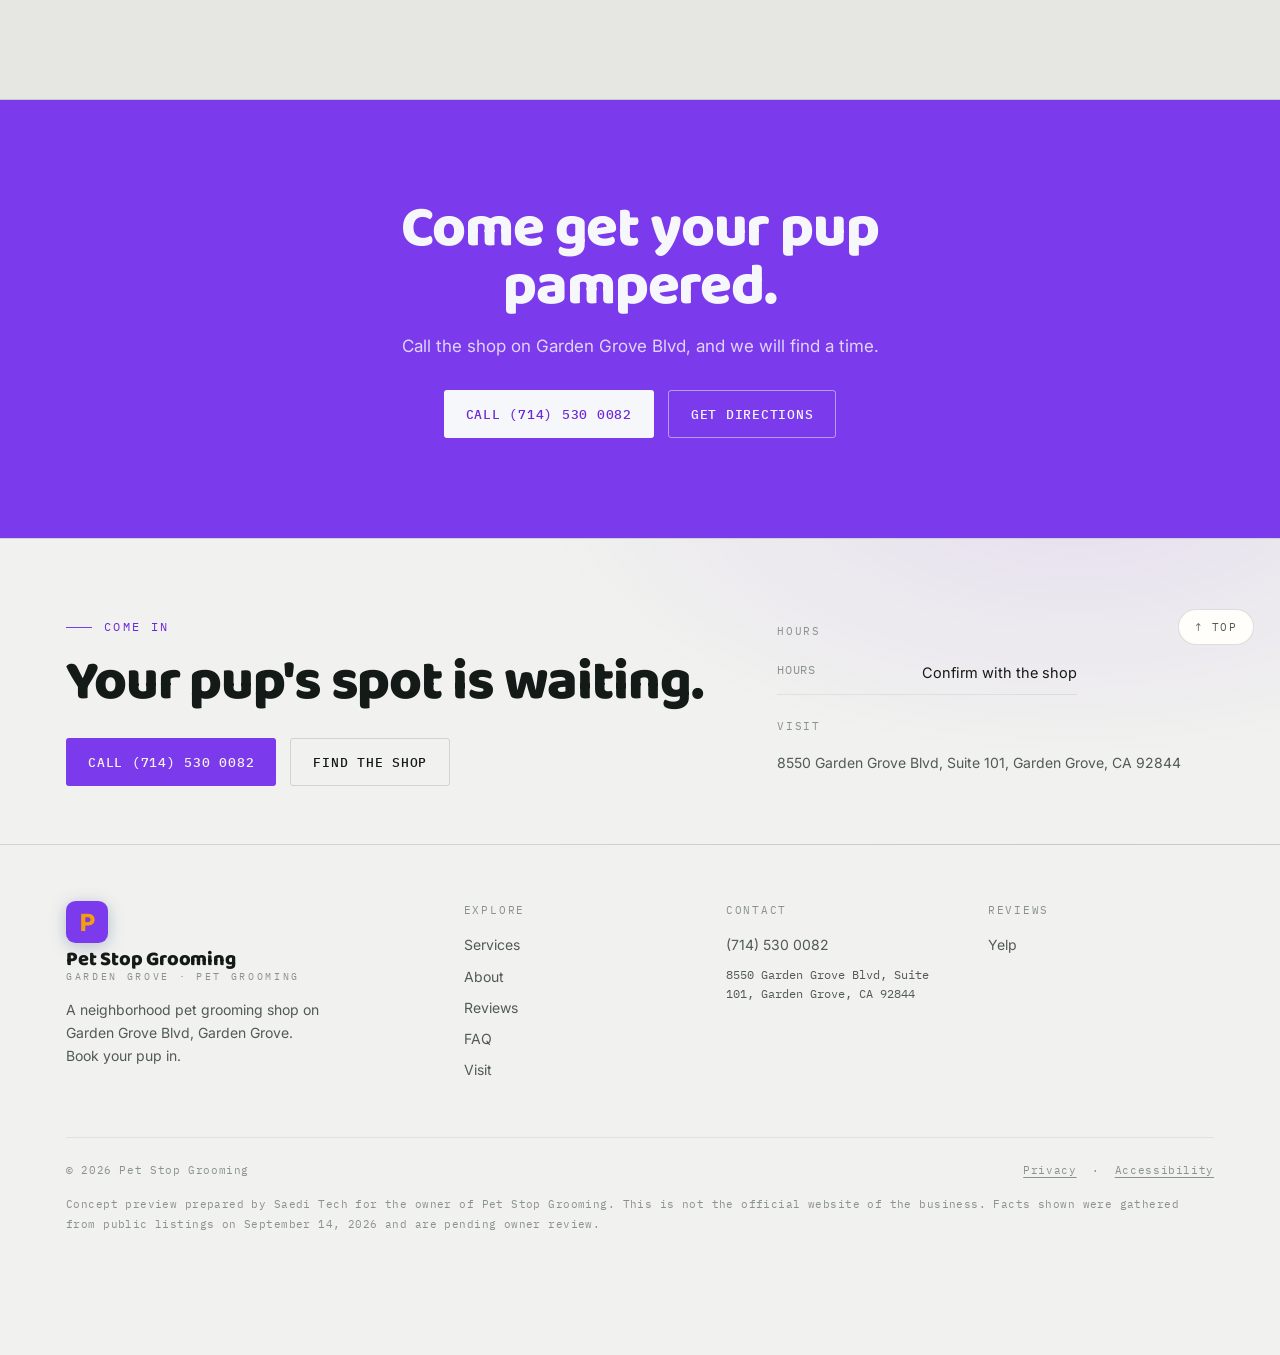
==== commit ce5c5d89: "Fix 3D hero loading, page reveal, spread 3D across page, unique heroes, correct photos Co-Authored-B" ====
--- a/about.html
+++ b/about.html
@@ -20,7 +20,7 @@
 <nav class="top" aria-label="Main">
   <div class="wrap navin">
     <a class="logo" href="index.html" aria-label="Pet Stop Grooming, home"><svg class="emblem" viewBox="0 0 48 48" aria-hidden="true"><rect width="48" height="48" rx="11" fill="var(--indigo)"/><text x="24" y="34" font-size="27" text-anchor="middle" fill="var(--shu)" font-family="Baloo 2,sans-serif" font-weight="800">P</text></svg><span class="wm"><span class="n">Pet Stop Grooming</span><span class="s">Garden Grove · Pet Grooming</span></span></a>
-    <div class="navlinks"><a href="services.html">Services</a><a href="about.html" aria-current="page">About</a><a href="reviews.html">Reviews</a><a href="faq.html">FAQ</a><a href="visit.html">Visit</a></div>
+    <div class="navlinks"><a href="services.html">Services</a><a href="about.html" aria-current="page">About</a><a href="reviews.html">Reviews</a><a href="faq.html">FAQ</a><a href="visit.html">Visit</a><a href="index.html#book">Book</a></div>
     <div class="navright">
       <button class="tgl" id="themeTgl" aria-label="Switch between day and night theme" aria-pressed="false"><svg id="icMoon" viewBox="0 0 24 24" fill="none" stroke="currentColor" stroke-width="2" stroke-linecap="round"><path d="M21 12.8A9 9 0 1 1 11.2 3a7 7 0 0 0 9.8 9.8z"/></svg><svg id="icSun" viewBox="0 0 24 24" fill="none" stroke="currentColor" stroke-width="2" stroke-linecap="round" style="display:none"><circle cx="12" cy="12" r="4"/><path d="M12 2v2M12 20v2M4.9 4.9l1.4 1.4M17.7 17.7l1.4 1.4M2 12h2M20 12h2M4.9 19.1l1.4-1.4M17.7 6.3l1.4-1.4"/></svg></button>
       <a class="btn btn-fill btn-sm" href="tel:+17145300082"><svg width="14" height="14" viewBox="0 0 24 24" fill="none" stroke="currentColor" stroke-width="2" stroke-linecap="round" aria-hidden="true"><path d="M22 16.9v3a2 2 0 0 1-2.2 2 19.8 19.8 0 0 1-8.6-3 19.5 19.5 0 0 1-6-6 19.8 19.8 0 0 1-3-8.7A2 2 0 0 1 4.1 2h3a2 2 0 0 1 2 1.7c.13 1 .36 1.9.7 2.8a2 2 0 0 1-.45 2.1L8.1 9.9a16 16 0 0 0 6 6l1.3-1.3a2 2 0 0 1 2.1-.45c.9.34 1.8.57 2.8.7A2 2 0 0 1 22 16.9z"/></svg><span class="lbl">(714) 530 0082</span></a>
@@ -31,16 +31,16 @@
 </header>
 <div class="mmenu" id="mmenu" aria-label="Menu">
   <button class="mclose" id="mclose" aria-label="Close menu">✕</button>
-  <a href="services.html">Services</a><a href="about.html" aria-current="page">About</a><a href="reviews.html">Reviews</a><a href="faq.html">FAQ</a><a href="visit.html">Visit</a><a href="tel:+17145300082">Call the shop</a>
+  <a href="services.html">Services</a><a href="about.html" aria-current="page">About</a><a href="reviews.html">Reviews</a><a href="faq.html">FAQ</a><a href="visit.html">Visit</a><a href="index.html#book">Book a visit</a><a href="tel:+17145300082">Call the shop</a>
 </div>
 <header class="page-hero"><canvas id="subgl" class="subcanvas" data-obj="paw" data-accent="7c3aed" aria-hidden="true"></canvas><span class="subgrab" aria-hidden="true">Drag to spin</span><div class="wrap"><p class="crumb"><a href="index.html">Home</a> / About</p><h1 class="ph">A classic neighborhood shop.</h1><p class="pl">Pet Stop Grooming is a caring, do it right pet grooming shop on Garden Grove Blvd in Garden Grove.</p></div></header><main id="main">
 <section><div class="wrap abgrid">
   <div class="prose"><p class="kick up">Our approach</p><h2 class="up">Gentle, and done right.</h2><p class="up">A warm bath, a careful groom, and groomers who treat every dog like their own. That is the whole thing.</p><p class="up">Regulars come back and bring their dogs. You find a groomer your pup trusts, and you stick with them. That is how a shop like this is built, one happy dog at a time.</p><p class="up">Call to book, and we will find a good time.</p></div>
-  <div class="imgfill up tall" role="img" aria-label="Inside the shop"><img src="https://images.unsplash.com/photo-1648221122323-572c13a31663?w=1100&q=74&auto=format&fit=crop" alt="Inside the grooming shop" loading="lazy"><span class="stamp">Sample photo · owner's own at launch</span></div>
+  <div class="imgfill up tall" role="img" aria-label="Inside the shop"><img src="https://images.unsplash.com/photo-1625321171045-1fea4ac688e9?w=1100&q=74&auto=format&fit=crop" alt="Inside the grooming shop" loading="lazy"><span class="stamp">Sample photo · owner's own at launch</span></div>
 </div></section>
 <section class="band"><div class="wrap"><p class="kick up">What to expect</p><h2 class="up">A visit, start to finish.</h2><div class="whygrid"><div class="why up"><div class="big">Book a time</div><p>Give us a call and we will set a time that works for your pup.</p></div><div class="why up"><div class="big">Gentle care</div><p>A groomer who takes the time to get it right, at your dog's pace.</p></div><div class="why up"><div class="big">Leave fresh</div><p>Clean, fluffy, nails tidy, and out the door happy.</p></div></div></div></section>
 <section class="ctaband"><div class="wrap"><h2 class="up">Come get your pup pampered.</h2><p class="up">Call the shop on Garden Grove Blvd, and we will find a time.</p><div class="cta up"><a class="btn btn-fill" href="tel:+17145300082">Call (714) 530 0082</a><a class="btn btn-line" href="visit.html">Get directions</a></div></div></section>
-</main><script type="module" src="assets/subhero3d-generic.js"></script><footer>
+</main><script type="module" src="assets/subhero3d-generic.js?v=2"></script><footer>
   <button class="backtop" id="backtop" aria-label="Back to top">↑ Top</button>
   <div class="foot-hero"><div class="wrap"><div class="foot-top">
     <div class="foot-cta"><p class="kick">Come in</p><h2>Your pup's spot is waiting.</h2><div class="cta"><a class="btn btn-fill" href="tel:+17145300082">Call (714) 530 0082</a><a class="btn btn-line" href="visit.html">Find the shop</a></div></div>
--- a/assets/site.css
+++ b/assets/site.css
@@ -372,3 +372,55 @@
 .show3d .o3 figcaption{display:flex;align-items:center;justify-content:space-between;padding:13px 17px;font-family:'IBM Plex Mono',monospace;font-size:12px;letter-spacing:.06em;text-transform:uppercase;border-top:1px solid var(--line);color:var(--text)}
 .show3d .o3 figcaption .drag{color:var(--faint);text-transform:none;letter-spacing:0;font-size:11px}
 @media(max-width:820px){.show3d .o3grid{grid-template-columns:1fr;gap:14px}.show3d .o3 canvas.obj3d{height:270px}}
+
+/* ---- distributed 3D moments (spread across page) ---- */
+.obj3dband{padding:66px 0;border-top:1px solid var(--line2)}
+.obj3dband .o3b{display:flex;gap:40px;align-items:center;flex-wrap:wrap}
+.obj3dband .o3b-art{flex:1 1 360px;background:radial-gradient(130% 120% at 50% 14%, color-mix(in srgb,var(--indigo) 13%, transparent), transparent 66%);border:1px solid var(--line);border-radius:22px;overflow:hidden;box-shadow:0 34px 70px -46px rgba(15,20,26,.5)}
+.obj3dband.alt .o3b-art{order:2}
+.obj3dband .o3b-copy{flex:1 1 320px}
+.obj3dband canvas.obj3d{display:block;width:100%;height:380px;cursor:grab;touch-action:none}
+.obj3dband canvas.obj3d:active{cursor:grabbing}
+.obj3dband .o3b-copy .kick{font-family:'IBM Plex Mono',monospace;font-size:12px;letter-spacing:.2em;text-transform:uppercase;color:var(--indigo-tx);margin-bottom:14px}
+.obj3dband .o3b-copy h2{font-size:clamp(26px,3.4vw,40px);letter-spacing:-.02em;line-height:1.04;margin-bottom:14px}
+.obj3dband .o3b-copy p{color:var(--muted);max-width:42ch;margin-bottom:16px}
+.obj3dband .o3b-copy .drag{display:inline-flex;align-items:center;gap:8px;font-family:'IBM Plex Mono',monospace;font-size:11.5px;letter-spacing:.06em;text-transform:uppercase;color:var(--faint);border:1px solid var(--line);border-radius:40px;padding:8px 14px}
+@media(max-width:820px){.obj3dband{padding:44px 0}.obj3dband .o3b-art{order:0!important;flex-basis:100%}.obj3dband canvas.obj3d{height:300px}}
+
+/* ---- grooming packages ---- */
+.pkgs .pkgrid{display:grid;grid-template-columns:repeat(3,1fr);gap:20px;margin-top:36px}
+.pkgs .pkg{background:var(--card);border:1px solid var(--line);border-radius:20px;padding:28px 24px;display:flex;flex-direction:column;box-shadow:0 30px 60px -46px rgba(15,20,26,.4);position:relative}
+.pkgs .pkg.feat{border-color:var(--indigo)}
+.pkgs .pkbadge{position:absolute;top:-13px;left:24px;background:var(--indigo);color:var(--btn-tx);font-family:'IBM Plex Mono',monospace;font-size:10.5px;letter-spacing:.12em;text-transform:uppercase;padding:6px 13px;border-radius:40px}
+.pkgs .pkg h3{font-size:23px;margin-bottom:4px}
+.pkgs .pkg .pkdesc{color:var(--muted);font-size:14px;margin-bottom:18px}
+.pkgs .pkg ul{list-style:none;margin:0 0 22px;padding:0;display:flex;flex-direction:column;gap:10px}
+.pkgs .pkg li{padding-left:28px;position:relative;font-size:14.5px;line-height:1.35}
+.pkgs .pkg li::before{content:"";position:absolute;left:2px;top:5px;width:13px;height:7px;border-left:2px solid var(--indigo-tx);border-bottom:2px solid var(--indigo-tx);transform:rotate(-45deg)}
+.pkgs .pkg .btn{margin-top:auto}
+.pkgs .pknote{text-align:center;color:var(--muted);font-size:14px;margin-top:28px}
+@media(max-width:820px){.pkgs .pkgrid{grid-template-columns:1fr}}
+/* ---- booking ---- */
+.bookband{padding:78px 0;background:var(--card2);border-top:1px solid var(--line);border-bottom:1px solid var(--line)}
+.bookband .bookgrid{display:grid;grid-template-columns:1fr 1fr;gap:46px;align-items:start}
+.bookband .bookfacts{margin-top:22px;display:flex;flex-direction:column;gap:9px;color:var(--muted);font-size:14px}
+.bookband .bookfacts b{color:var(--text);font-weight:600}
+.bookform{background:var(--card);border:1px solid var(--line);border-radius:22px;padding:28px;display:flex;flex-direction:column;gap:15px;box-shadow:0 34px 70px -48px rgba(15,20,26,.45);position:relative}
+.bookform label{display:flex;flex-direction:column;gap:6px;font-size:12.5px;font-weight:600;letter-spacing:.02em;color:var(--text)}
+.bookform input,.bookform select{font:inherit;font-weight:400;padding:12px 14px;border:1px solid var(--line);border-radius:11px;background:var(--bg);color:var(--text)}
+.bookform input:focus,.bookform select:focus{outline:2px solid var(--indigo);outline-offset:1px}
+.bookform .hp{position:absolute;left:-9999px;width:1px;height:1px;overflow:hidden}
+.bookform button{margin-top:4px}
+.bookform .bookmini{font-size:12px;color:var(--faint);margin:0;text-align:center}
+.form-done{text-align:center;padding:26px 10px}
+.form-done .ok{width:54px;height:54px;border-radius:50%;background:var(--indigo);color:var(--btn-tx);display:grid;place-items:center;font-size:27px;margin:0 auto 14px}
+.form-done h3{margin-bottom:8px}.form-done p{color:var(--muted);font-size:14px}
+@media(max-width:820px){.bookband .bookgrid{grid-template-columns:1fr;gap:28px}}
+
+/* ---- hero layout + background variants (diversify) ---- */
+.hero.hl-left .hero-copy{margin-left:auto;margin-right:0}
+.hero.hl-left .callouts{left:auto;right:26px}
+.hero.hb-2 .hero-bg{background:radial-gradient(52% 48% at 18% 26%,var(--hero-a),transparent 70%),radial-gradient(46% 42% at 90% 88%,var(--hero-b),transparent 70%),var(--bg)}
+.hero.hb-3 .hero-bg{background:linear-gradient(125deg,var(--hero-a),transparent 52%),radial-gradient(48% 58% at 86% 16%,var(--hero-b),transparent 72%),var(--bg)}
+.hero.hb-grid .hero-bg{background-image:radial-gradient(58% 52% at 72% 36%,var(--hero-a),transparent 70%),linear-gradient(var(--line2) 1px,transparent 1px),linear-gradient(90deg,var(--line2) 1px,transparent 1px);background-size:auto,46px 46px,46px 46px;background-color:var(--bg)}
+.hero.hb-diag .hero-bg{background:repeating-linear-gradient(45deg,var(--hero-a) 0,var(--hero-a) 2px,transparent 2px,transparent 26px),radial-gradient(50% 52% at 18% 82%,var(--hero-b),transparent 72%),var(--bg)}
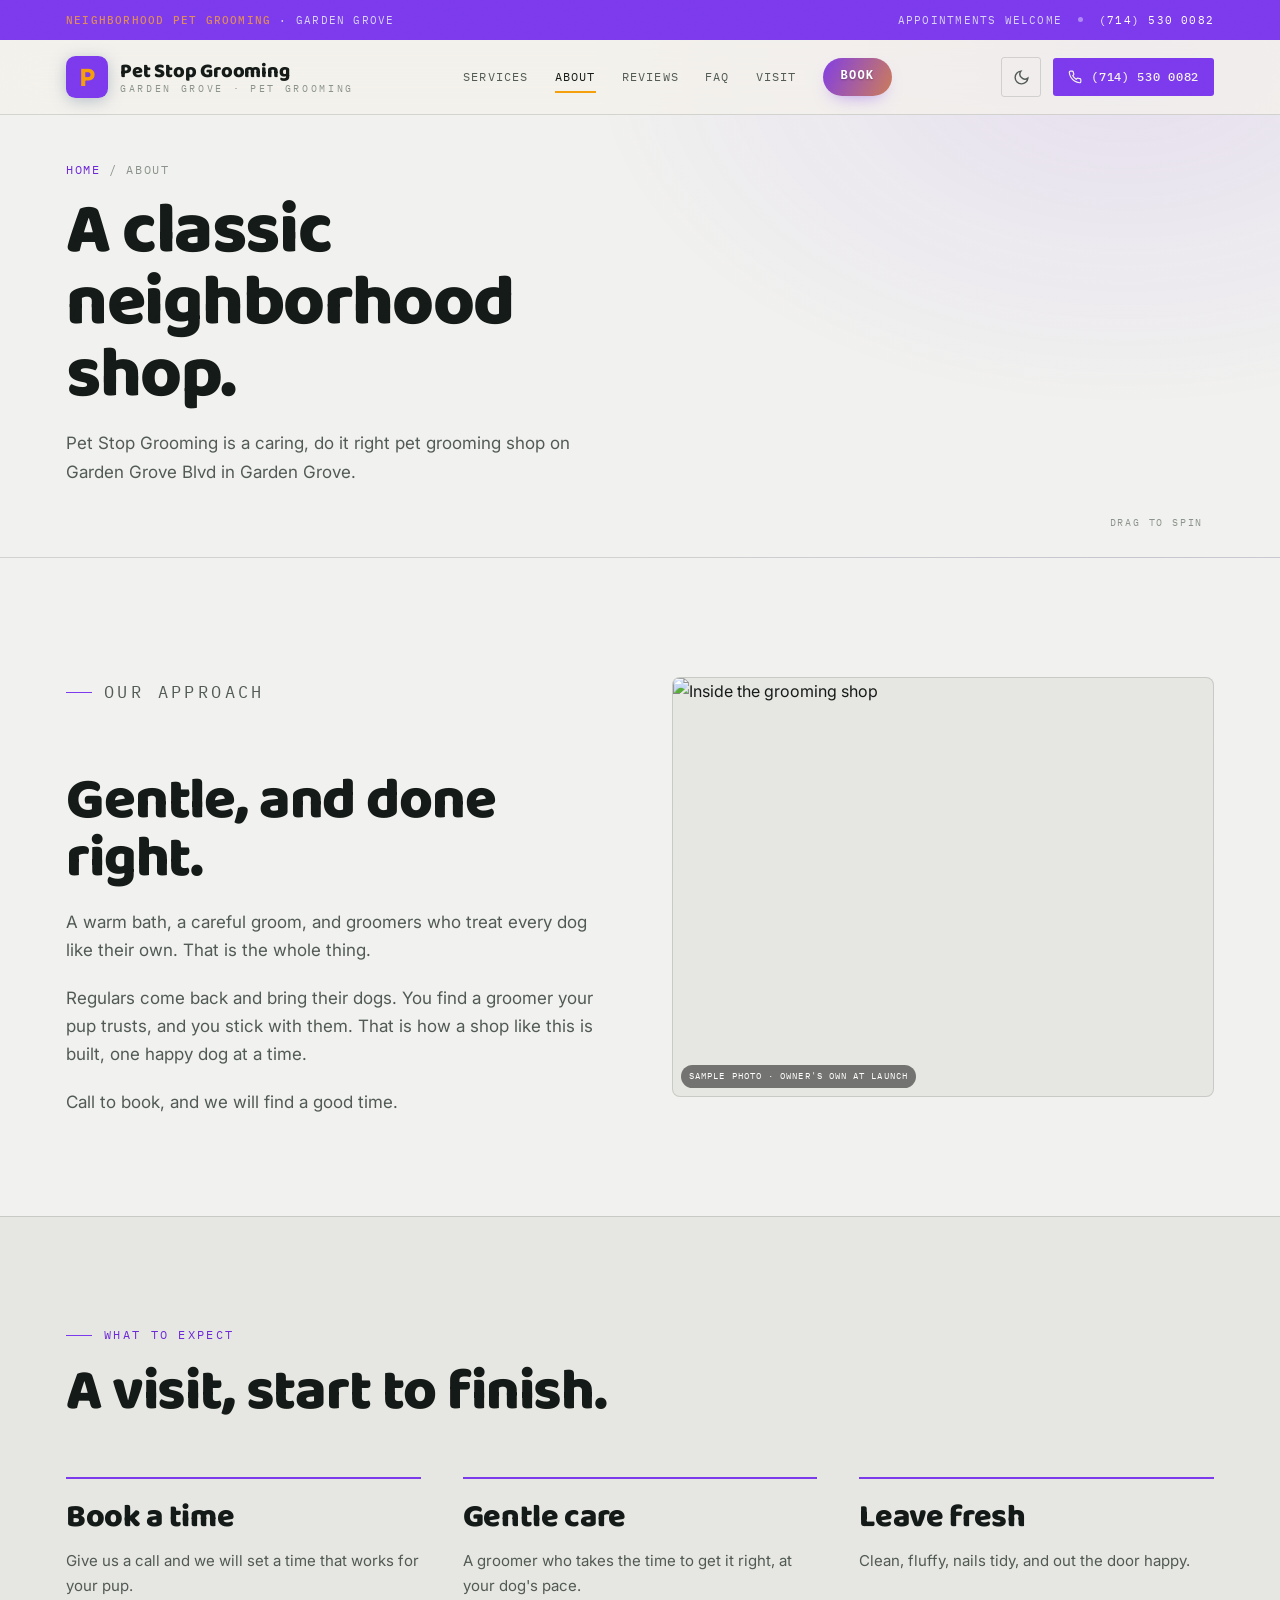
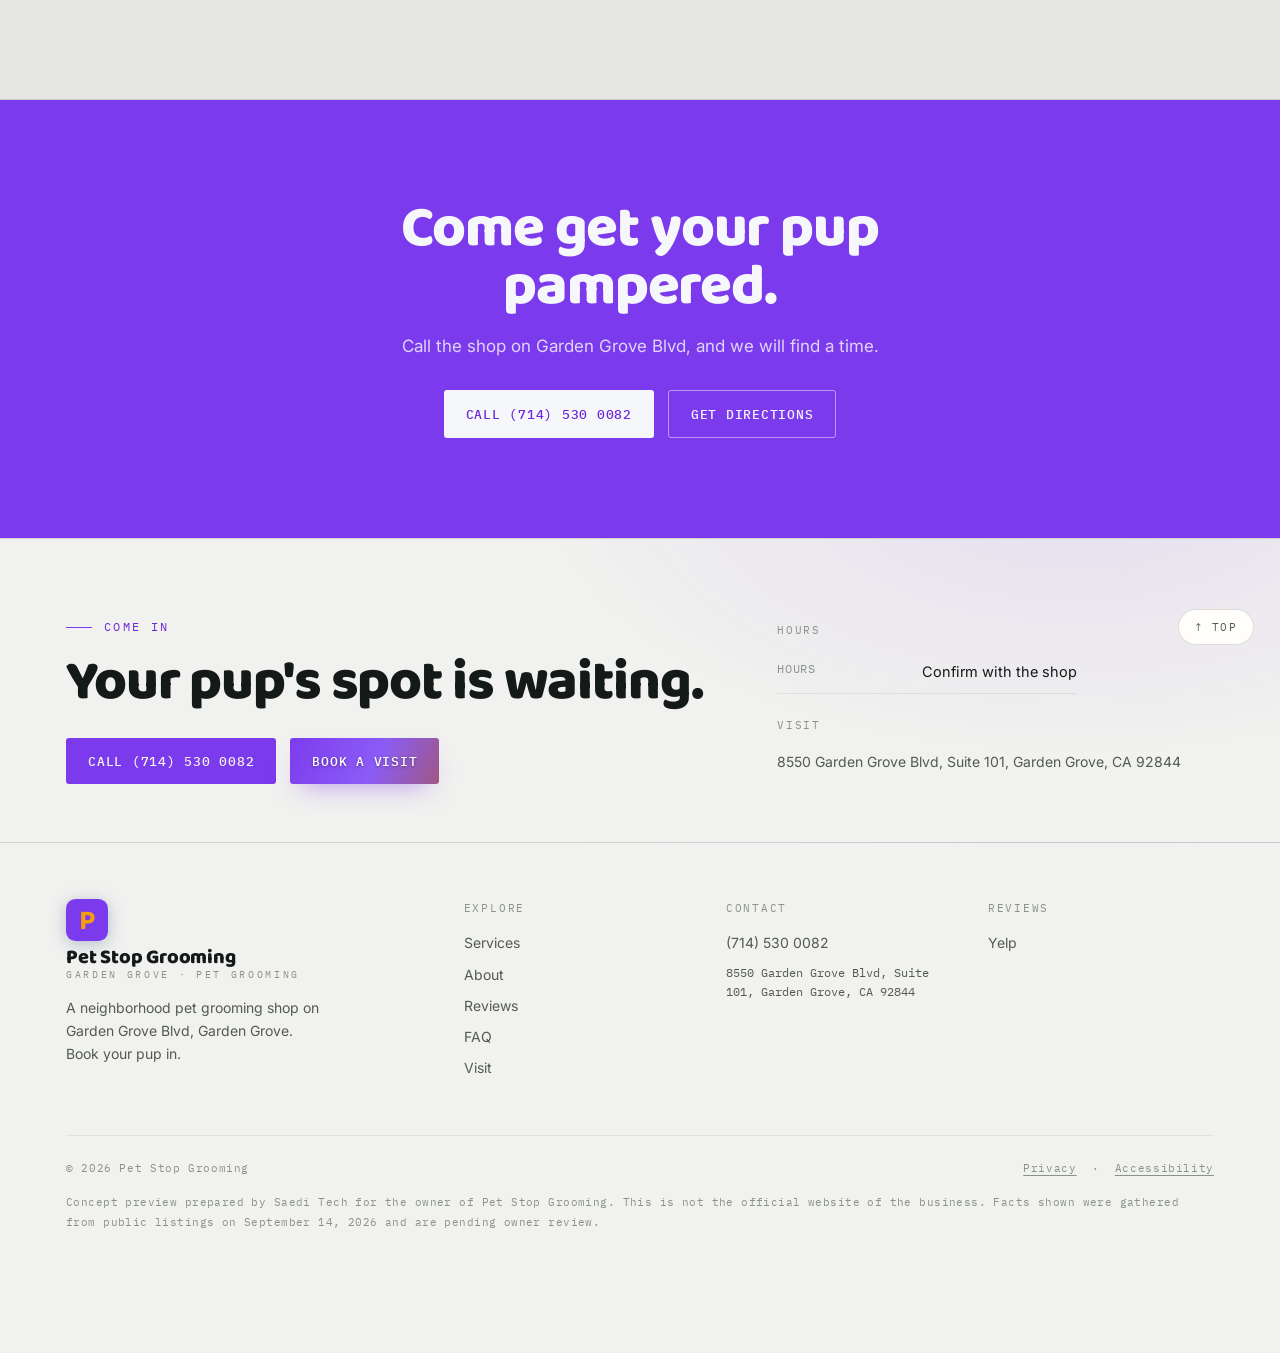
==== commit 3c2fc932: "Fix 3D hero loading, page reveal, spread 3D across page, unique heroes, correct photos Co-Authored-B" ====
--- a/about.html
+++ b/about.html
@@ -40,10 +40,10 @@
 </div></section>
 <section class="band"><div class="wrap"><p class="kick up">What to expect</p><h2 class="up">A visit, start to finish.</h2><div class="whygrid"><div class="why up"><div class="big">Book a time</div><p>Give us a call and we will set a time that works for your pup.</p></div><div class="why up"><div class="big">Gentle care</div><p>A groomer who takes the time to get it right, at your dog's pace.</p></div><div class="why up"><div class="big">Leave fresh</div><p>Clean, fluffy, nails tidy, and out the door happy.</p></div></div></div></section>
 <section class="ctaband"><div class="wrap"><h2 class="up">Come get your pup pampered.</h2><p class="up">Call the shop on Garden Grove Blvd, and we will find a time.</p><div class="cta up"><a class="btn btn-fill" href="tel:+17145300082">Call (714) 530 0082</a><a class="btn btn-line" href="visit.html">Get directions</a></div></div></section>
-</main><script type="module" src="assets/subhero3d-generic.js?v=2"></script><footer>
+</main><script type="module" src="assets/subhero3d-generic.js?v=3"></script><footer>
   <button class="backtop" id="backtop" aria-label="Back to top">↑ Top</button>
   <div class="foot-hero"><div class="wrap"><div class="foot-top">
-    <div class="foot-cta"><p class="kick">Come in</p><h2>Your pup's spot is waiting.</h2><div class="cta"><a class="btn btn-fill" href="tel:+17145300082">Call (714) 530 0082</a><a class="btn btn-line" href="visit.html">Find the shop</a></div></div>
+    <div class="foot-cta"><p class="kick">Come in</p><h2>Your pup's spot is waiting.</h2><div class="cta"><a class="btn btn-fill" href="tel:+17145300082">Call (714) 530 0082</a><a class="btn btn-book" href="index.html#book">Book a visit</a></div></div>
     <div class="foot-hours"><p class="ft">Hours</p><div class="hrow"><span>Hours</span><span>Confirm with the shop</span></div><p class="ft" style="margin-top:22px">Visit</p><p class="addr">8550 Garden Grove Blvd, Suite 101, Garden Grove, CA 92844</p></div>
   </div></div></div>
   <div class="wrap foot-main">
--- a/assets/site.css
+++ b/assets/site.css
@@ -84,7 +84,7 @@
 header.hero{position:relative;min-height:100svh;overflow:hidden}
 .sticky{position:relative;min-height:100svh;overflow:hidden;display:flex;align-items:center;padding:90px 0 44px}
 /* scroll-driven exploded 3D hero */
-header.hero.scroll3d{height:340vh;min-height:0}
+header.hero.scroll3d{height:340vh;min-height:0;overflow:visible}
 header.hero.scroll3d .sticky{position:sticky;top:0;height:100svh;min-height:0;padding:0}
 .callouts{position:absolute;z-index:2;top:50%;left:26px;transform:translateY(-50%);max-width:360px;opacity:0;pointer-events:none;will-change:opacity}
 .callouts h3{font-family:'Baloo 2',sans-serif;font-weight:800;font-size:clamp(26px,3.2vw,40px);letter-spacing:-.02em;line-height:1.02;margin-bottom:18px}
@@ -424,3 +424,23 @@
 .hero.hb-3 .hero-bg{background:linear-gradient(125deg,var(--hero-a),transparent 52%),radial-gradient(48% 58% at 86% 16%,var(--hero-b),transparent 72%),var(--bg)}
 .hero.hb-grid .hero-bg{background-image:radial-gradient(58% 52% at 72% 36%,var(--hero-a),transparent 70%),linear-gradient(var(--line2) 1px,transparent 1px),linear-gradient(90deg,var(--line2) 1px,transparent 1px);background-size:auto,46px 46px,46px 46px;background-color:var(--bg)}
 .hero.hb-diag .hero-bg{background:repeating-linear-gradient(45deg,var(--hero-a) 0,var(--hero-a) 2px,transparent 2px,transparent 26px),radial-gradient(50% 52% at 18% 82%,var(--hero-b),transparent 72%),var(--bg)}
+
+/* ---- vibrant booking button (mix of both brand colors) ---- */
+.btn-book{background:linear-gradient(115deg,var(--indigo) 0%,var(--indigo-2) 40%,var(--shu-tx) 100%);color:#fff;border:none;background-size:150% 150%;background-position:0% 50%;text-shadow:0 1px 3px rgba(0,0,0,.38);box-shadow:0 12px 26px -12px color-mix(in srgb,var(--indigo) 55%,transparent);transition:background-position .55s var(--ease),transform .2s,box-shadow .3s,filter .3s}
+.btn-book:hover{background-position:100% 50%;transform:translateY(-1px);box-shadow:0 18px 32px -12px color-mix(in srgb,var(--indigo) 62%,transparent)}
+.btn-book:active{transform:translateY(0)}
+.navlinks a[href$="#book"],.navlinks a[href$="#book"]:hover{color:var(--shu-tx);font-weight:600}
+
+/* ---- hero overlap fix: reserve header space + fit tall headlines (desktop) ---- */
+@media (min-width:941px){
+  header.hero.scroll3d .sticky{padding:126px 0 64px !important;align-items:center}
+  header.hero.scroll3d h1{font-size:clamp(44px,5.6vw,74px)}
+  .callouts{top:calc(50% + 30px)}
+}
+
+/* ---- prominent animated Book pill in header nav ---- */
+.navlinks a[href$="#book"]{background:linear-gradient(115deg,var(--indigo),var(--shu));color:#fff !important;padding:9px 18px;border-radius:40px;text-shadow:0 1px 2px rgba(0,0,0,.3);box-shadow:0 8px 18px -9px color-mix(in srgb,var(--indigo) 55%,transparent);background-size:160% 160%;background-position:0% 50%;transition:background-position .55s var(--ease),transform .2s,box-shadow .3s}
+.navlinks a[href$="#book"]:hover{background-position:100% 50%;transform:translateY(-1px);box-shadow:0 12px 22px -9px color-mix(in srgb,var(--indigo) 62%,transparent)}
+.navlinks a[href$="#book"]::after{display:none !important}
+/* ---- footer reveal + CTA polish ---- */
+.foot-hero .foot-cta h2{transition:transform .7s var(--ease),opacity .7s var(--ease)}
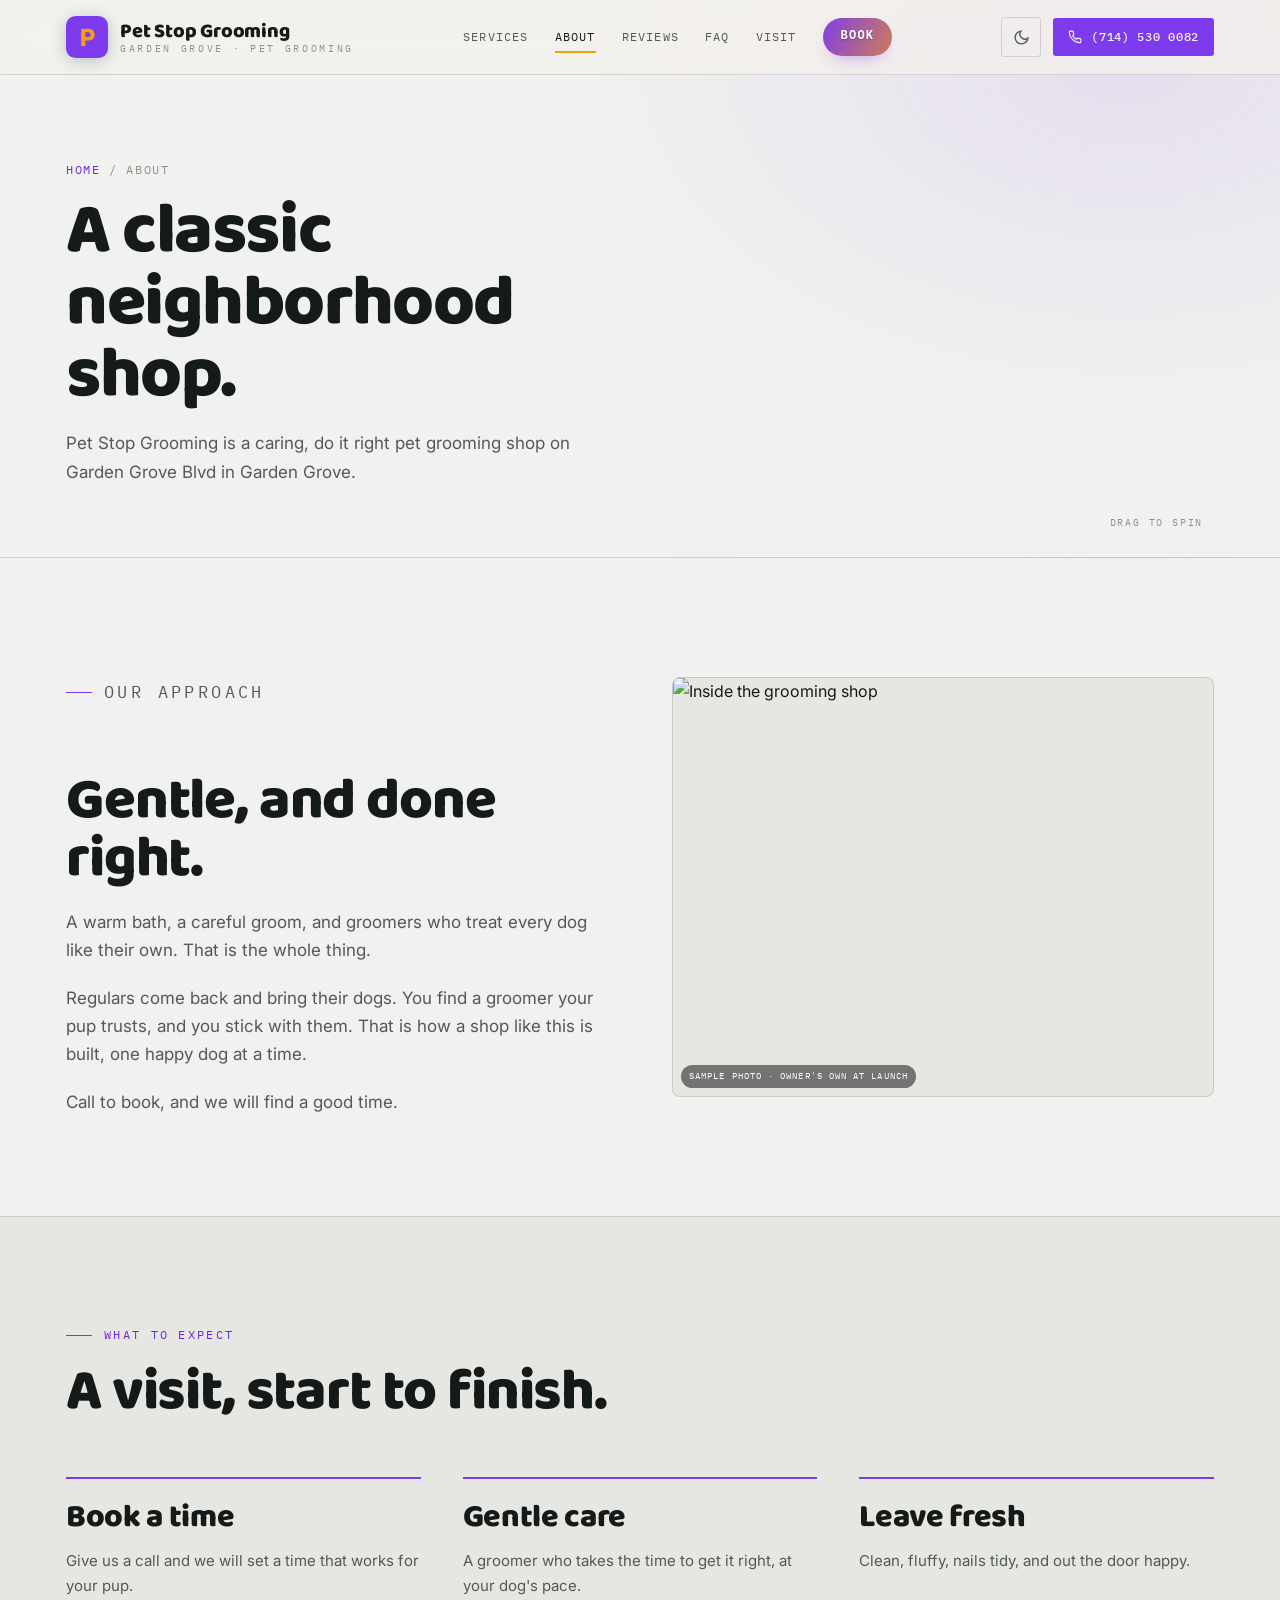
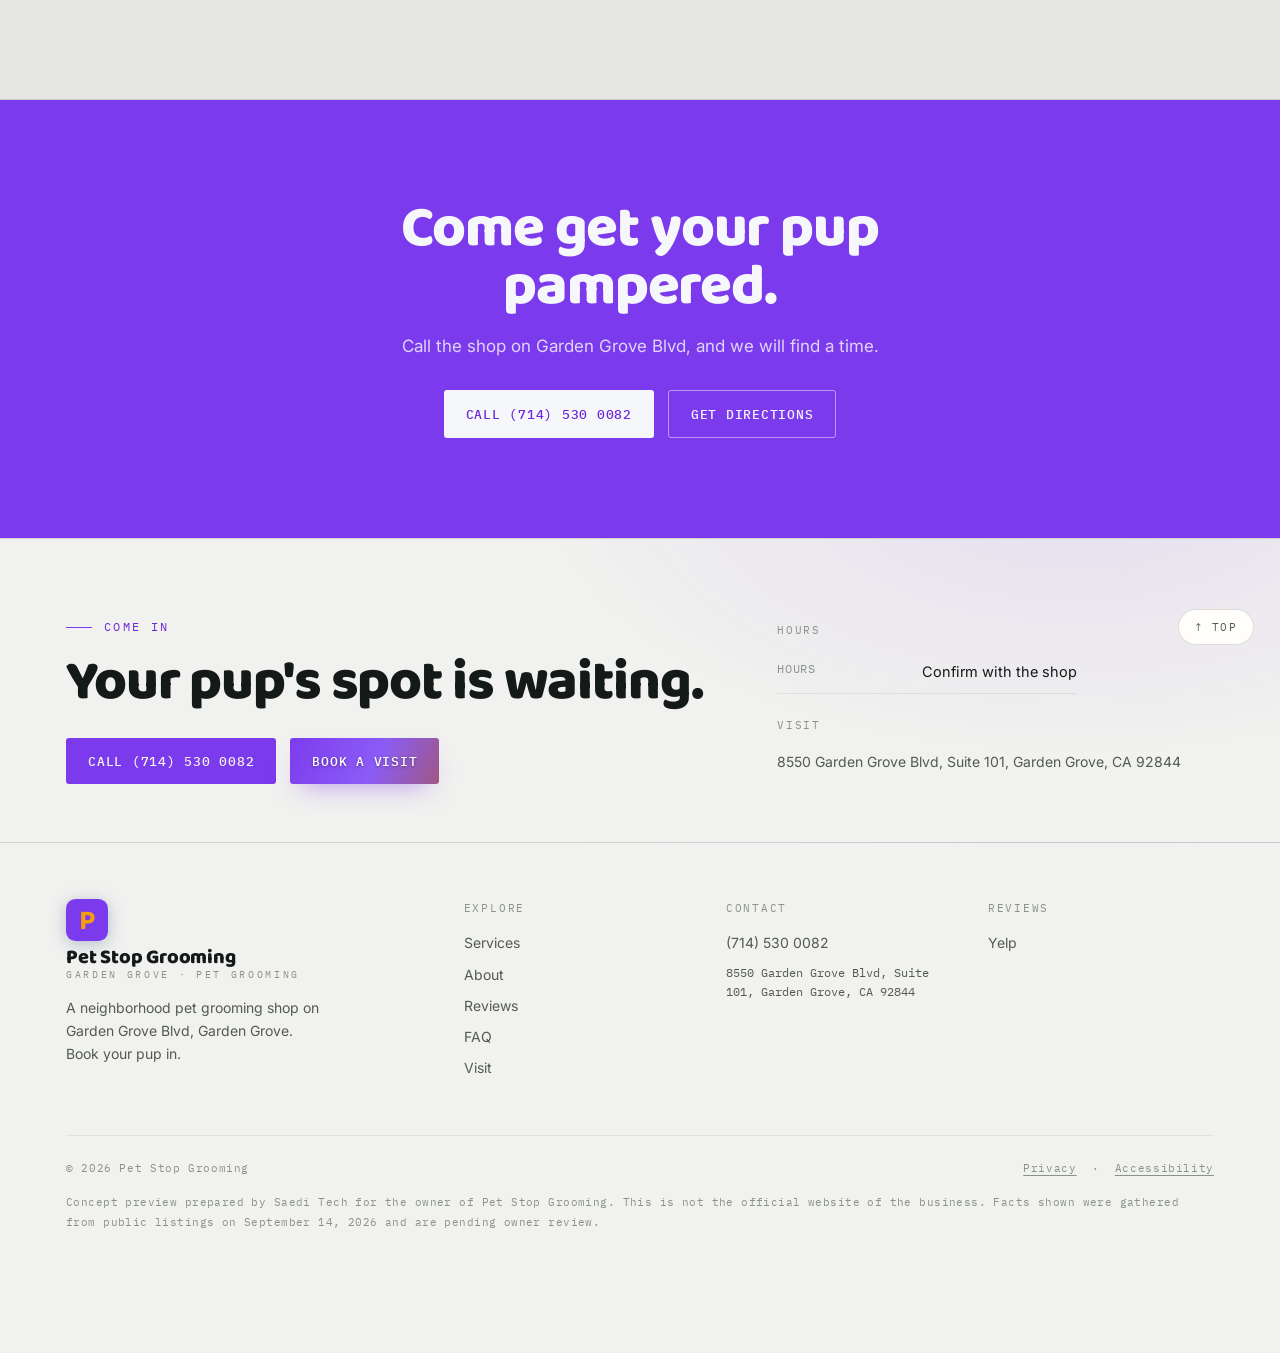
==== commit ae1dbdfd: "Fix 3D hero loading, page reveal, spread 3D across page, unique heroes, correct photos Co-Authored-B" ====
--- a/about.html
+++ b/about.html
@@ -16,7 +16,7 @@
 </head>
 <body>
 <a class="skip" href="#main">Skip to content</a>
-<header class="sitehead" id="sitehead"><div class="topbar"><div class="wrap tbin"><span class="tb-l"><b>Neighborhood pet grooming</b> · Garden Grove</span><span class="tb-r"><span>Appointments welcome</span><span class="dot2"></span><a href="tel:+17145300082">(714) 530 0082</a></span></div></div>
+<header class="sitehead" id="sitehead">
 <nav class="top" aria-label="Main">
   <div class="wrap navin">
     <a class="logo" href="index.html" aria-label="Pet Stop Grooming, home"><svg class="emblem" viewBox="0 0 48 48" aria-hidden="true"><rect width="48" height="48" rx="11" fill="var(--indigo)"/><text x="24" y="34" font-size="27" text-anchor="middle" fill="var(--shu)" font-family="Baloo 2,sans-serif" font-weight="800">P</text></svg><span class="wm"><span class="n">Pet Stop Grooming</span><span class="s">Garden Grove · Pet Grooming</span></span></a>
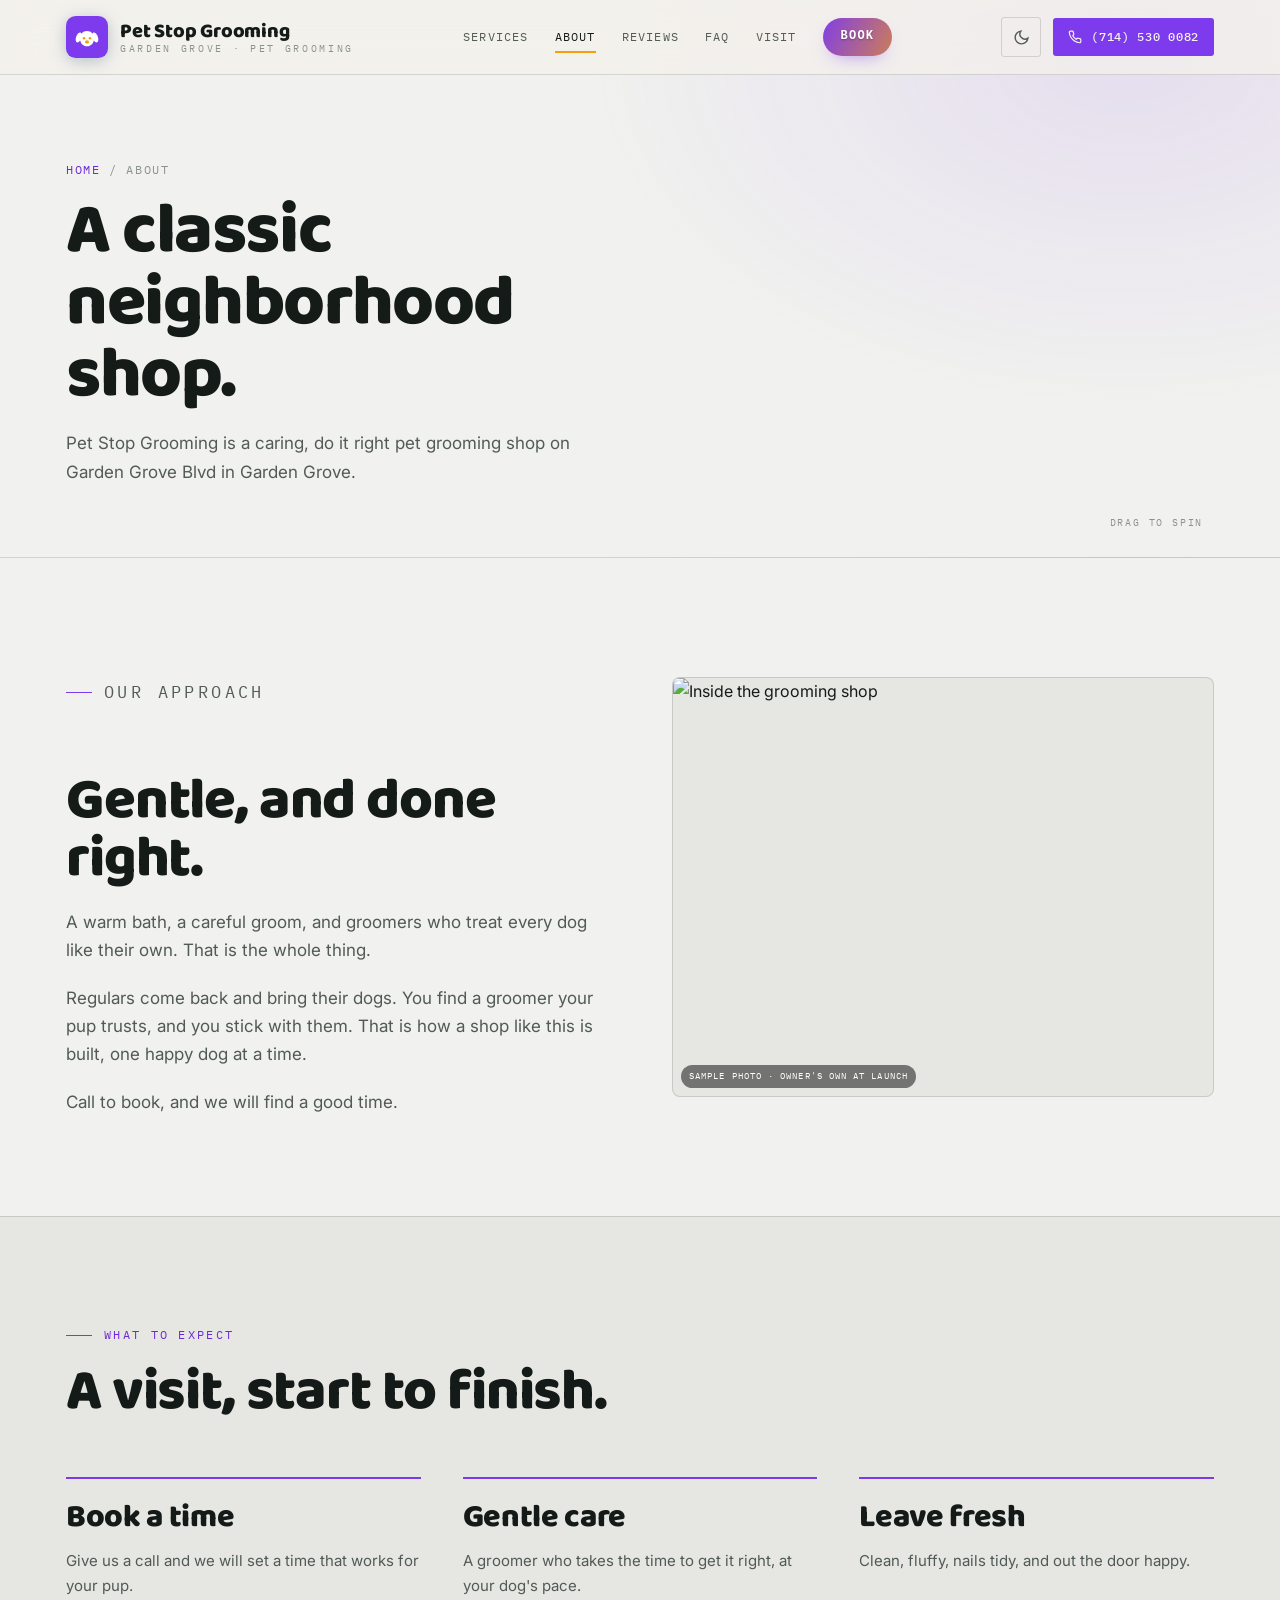
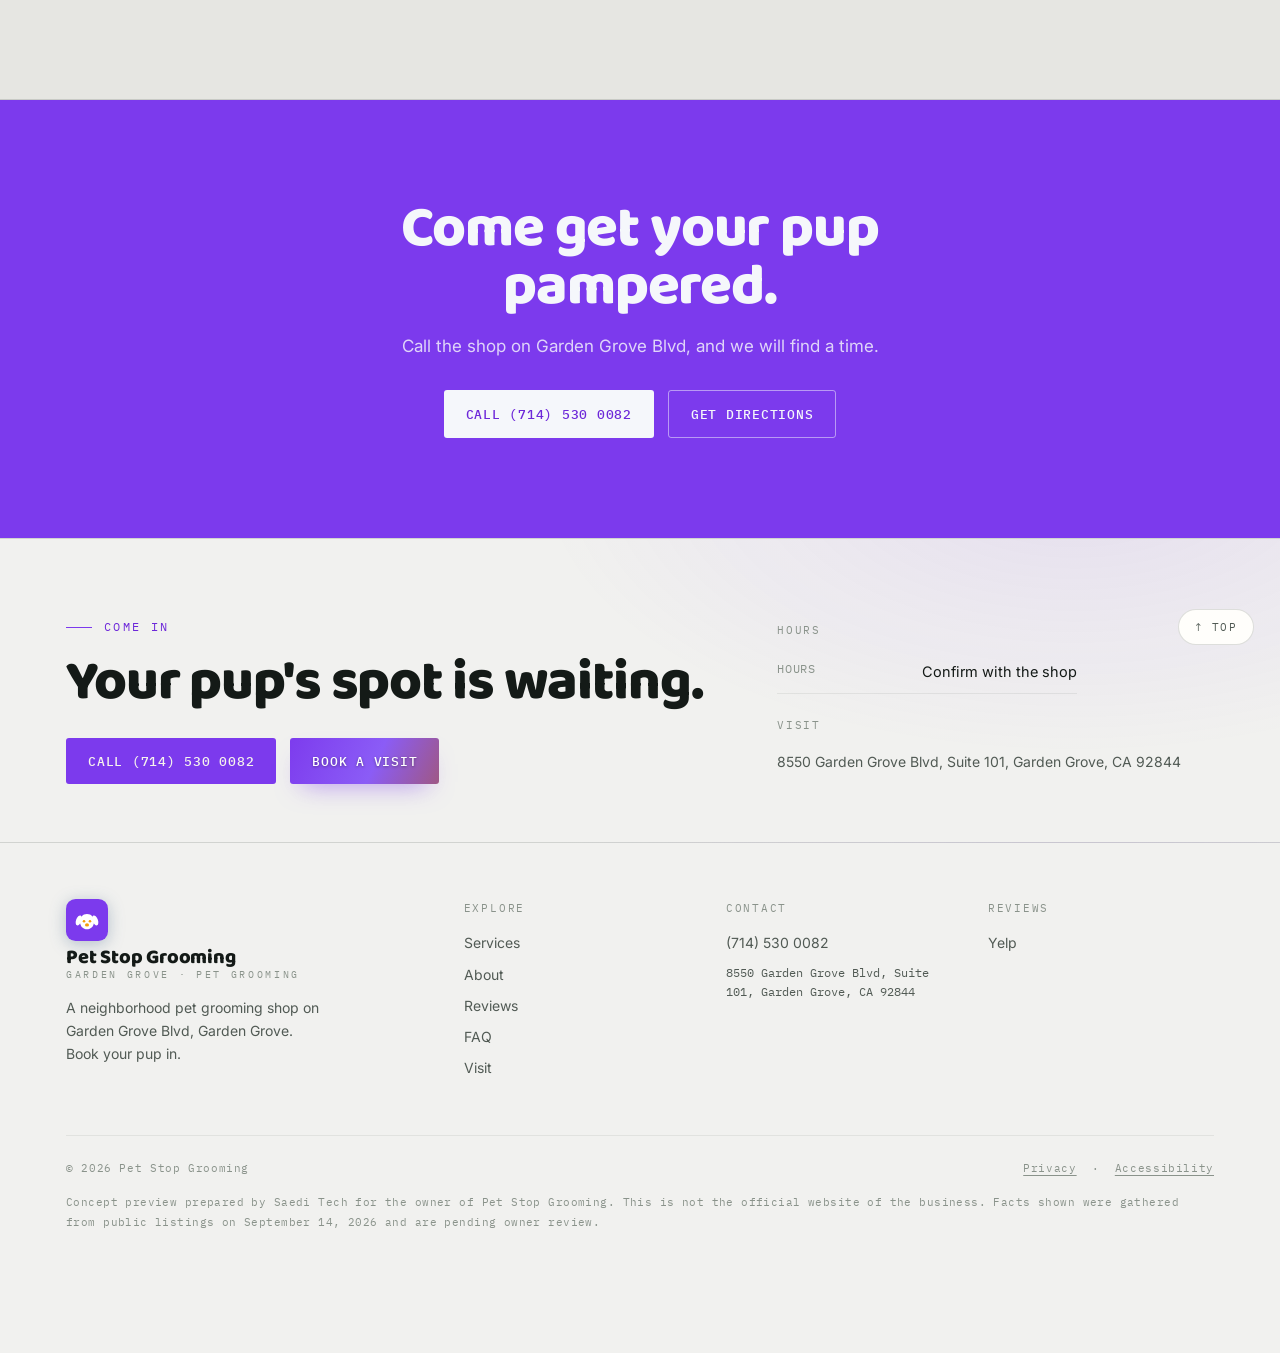
==== commit 93592264: "Add bespoke business logo (header, footer, favicon)" ====
--- a/about.html
+++ b/about.html
@@ -7,7 +7,7 @@
 <title>About · Pet Stop Grooming</title>
 <meta name="description" content="About Pet Stop Grooming, a neighborhood pet grooming shop in Garden Grove. Book your pup in." />
 <meta property="og:title" content="About · Pet Stop Grooming" /><meta property="og:type" content="website" />
-<link rel="icon" href="data:image/svg+xml,%3Csvg xmlns='http://www.w3.org/2000/svg' viewBox='0 0 32 32'%3E%3Ccircle cx='16' cy='16' r='15' fill='%237c3aed'/%3E%3Cellipse cx='16' cy='20' rx='5.4' ry='4.2' fill='%23fef6ee'/%3E%3Ccircle cx='9.6' cy='13.5' r='2.3' fill='%23fef6ee'/%3E%3Ccircle cx='13.8' cy='10.4' r='2.3' fill='%23fef6ee'/%3E%3Ccircle cx='18.2' cy='10.4' r='2.3' fill='%23fef6ee'/%3E%3Ccircle cx='22.4' cy='13.5' r='2.3' fill='%23fef6ee'/%3E%3C/svg%3E">
+<link rel="icon" href="data:image/svg+xml,%3Csvg xmlns='http://www.w3.org/2000/svg' viewBox='0 0 48 48'%3E%3Crect width='48' height='48' rx='11' fill='%237c3aed'/%3E%3Cg fill='%23fff'%3E%3Cellipse cx='14.6' cy='24.5' rx='3.1' ry='6' transform='rotate(20 14.6 24.5)'/%3E%3Cellipse cx='33.4' cy='24.5' rx='3.1' ry='6' transform='rotate(-20 33.4 24.5)'/%3E%3Cpath d='M24 17 C29.2 17 32 21 32 26 C32 31.2 28.4 34.6 24 34.6 C19.6 34.6 16 31.2 16 26 C16 21 18.8 17 24 17 Z'/%3E%3C/g%3E%3Ccircle cx='20.6' cy='25.4' r='1.5' fill='%23f59e0b'/%3E%3Ccircle cx='27.4' cy='25.4' r='1.5' fill='%23f59e0b'/%3E%3Cellipse cx='24' cy='29.6' rx='2.3' ry='1.9' fill='%23f59e0b'/%3E%3C/svg%3E">
 <link rel="preconnect" href="https://fonts.googleapis.com"><link rel="preconnect" href="https://fonts.gstatic.com" crossorigin>
 <link href="https://fonts.googleapis.com/css2?family=Baloo+2:wght@500;600;700;800&family=Inter:wght@400;500;600&family=IBM+Plex+Mono:wght@400;500&display=swap" rel="stylesheet">
 <link rel="stylesheet" href="assets/site.css">
@@ -19,7 +19,7 @@
 <header class="sitehead" id="sitehead">
 <nav class="top" aria-label="Main">
   <div class="wrap navin">
-    <a class="logo" href="index.html" aria-label="Pet Stop Grooming, home"><svg class="emblem" viewBox="0 0 48 48" aria-hidden="true"><rect width="48" height="48" rx="11" fill="var(--indigo)"/><text x="24" y="34" font-size="27" text-anchor="middle" fill="var(--shu)" font-family="Baloo 2,sans-serif" font-weight="800">P</text></svg><span class="wm"><span class="n">Pet Stop Grooming</span><span class="s">Garden Grove · Pet Grooming</span></span></a>
+    <a class="logo" href="index.html" aria-label="Pet Stop Grooming, home"><svg class="emblem" viewBox="0 0 48 48" aria-hidden="true"><rect width="48" height="48" rx="11" fill="var(--indigo)"/><g fill='#fff'><ellipse cx='14.6' cy='24.5' rx='3.1' ry='6' transform='rotate(20 14.6 24.5)'/><ellipse cx='33.4' cy='24.5' rx='3.1' ry='6' transform='rotate(-20 33.4 24.5)'/><path d='M24 17 C29.2 17 32 21 32 26 C32 31.2 28.4 34.6 24 34.6 C19.6 34.6 16 31.2 16 26 C16 21 18.8 17 24 17 Z'/></g><circle cx='20.6' cy='25.4' r='1.5' fill='var(--shu)'/><circle cx='27.4' cy='25.4' r='1.5' fill='var(--shu)'/><ellipse cx='24' cy='29.6' rx='2.3' ry='1.9' fill='var(--shu)'/></svg><span class="wm"><span class="n">Pet Stop Grooming</span><span class="s">Garden Grove · Pet Grooming</span></span></a>
     <div class="navlinks"><a href="services.html">Services</a><a href="about.html" aria-current="page">About</a><a href="reviews.html">Reviews</a><a href="faq.html">FAQ</a><a href="visit.html">Visit</a><a href="index.html#book">Book</a></div>
     <div class="navright">
       <button class="tgl" id="themeTgl" aria-label="Switch between day and night theme" aria-pressed="false"><svg id="icMoon" viewBox="0 0 24 24" fill="none" stroke="currentColor" stroke-width="2" stroke-linecap="round"><path d="M21 12.8A9 9 0 1 1 11.2 3a7 7 0 0 0 9.8 9.8z"/></svg><svg id="icSun" viewBox="0 0 24 24" fill="none" stroke="currentColor" stroke-width="2" stroke-linecap="round" style="display:none"><circle cx="12" cy="12" r="4"/><path d="M12 2v2M12 20v2M4.9 4.9l1.4 1.4M17.7 17.7l1.4 1.4M2 12h2M20 12h2M4.9 19.1l1.4-1.4M17.7 6.3l1.4-1.4"/></svg></button>
@@ -48,7 +48,7 @@
   </div></div></div>
   <div class="wrap foot-main">
     <div class="fgrid">
-      <div class="fbrand"><a class="logo" href="index.html" aria-label="Pet Stop Grooming, home"><svg class="emblem" viewBox="0 0 48 48" aria-hidden="true"><rect width="48" height="48" rx="11" fill="var(--indigo)"/><text x="24" y="34" font-size="27" text-anchor="middle" fill="var(--shu)" font-family="Baloo 2,sans-serif" font-weight="800">P</text></svg><span class="wm"><span class="n">Pet Stop Grooming</span><span class="s">Garden Grove · Pet Grooming</span></span></a><p>A neighborhood pet grooming shop on Garden Grove Blvd, Garden Grove. Book your pup in.</p></div>
+      <div class="fbrand"><a class="logo" href="index.html" aria-label="Pet Stop Grooming, home"><svg class="emblem" viewBox="0 0 48 48" aria-hidden="true"><rect width="48" height="48" rx="11" fill="var(--indigo)"/><g fill='#fff'><ellipse cx='14.6' cy='24.5' rx='3.1' ry='6' transform='rotate(20 14.6 24.5)'/><ellipse cx='33.4' cy='24.5' rx='3.1' ry='6' transform='rotate(-20 33.4 24.5)'/><path d='M24 17 C29.2 17 32 21 32 26 C32 31.2 28.4 34.6 24 34.6 C19.6 34.6 16 31.2 16 26 C16 21 18.8 17 24 17 Z'/></g><circle cx='20.6' cy='25.4' r='1.5' fill='var(--shu)'/><circle cx='27.4' cy='25.4' r='1.5' fill='var(--shu)'/><ellipse cx='24' cy='29.6' rx='2.3' ry='1.9' fill='var(--shu)'/></svg><span class="wm"><span class="n">Pet Stop Grooming</span><span class="s">Garden Grove · Pet Grooming</span></span></a><p>A neighborhood pet grooming shop on Garden Grove Blvd, Garden Grove. Book your pup in.</p></div>
       <div class="fcol"><p class="ft">Explore</p><a href="services.html">Services</a><a href="about.html">About</a><a href="reviews.html">Reviews</a><a href="faq.html">FAQ</a><a href="visit.html">Visit</a></div>
       <div class="fcol"><p class="ft">Contact</p><a href="tel:+17145300082">(714) 530 0082</a><p class="mono" style="font-size:12px">8550 Garden Grove Blvd, Suite 101, Garden Grove, CA 92844</p></div>
       <div class="fcol"><p class="ft">Reviews</p><a href="https://www.yelp.com/biz/pet-stop-grooming-garden-grove" target="_blank" rel="noopener">Yelp</a></div>
--- a/assets/site.css
+++ b/assets/site.css
@@ -444,3 +444,9 @@
 .navlinks a[href$="#book"]::after{display:none !important}
 /* ---- footer reveal + CTA polish ---- */
 .foot-hero .foot-cta h2{transition:transform .7s var(--ease),opacity .7s var(--ease)}
+
+/* ---- 3D moments: object only, no marketing copy (beauty) ---- */
+.obj3dband{padding:52px 0}
+.obj3dband .o3b.o3b-solo{flex-direction:column;align-items:center;gap:14px}
+.obj3dband .o3b-solo .o3b-art{flex:0 1 auto;width:100%;max-width:600px}
+.obj3dband .o3b-solo .o3b-hint{font-family:'IBM Plex Mono',monospace;font-size:11px;letter-spacing:.16em;text-transform:uppercase;color:var(--faint)}
